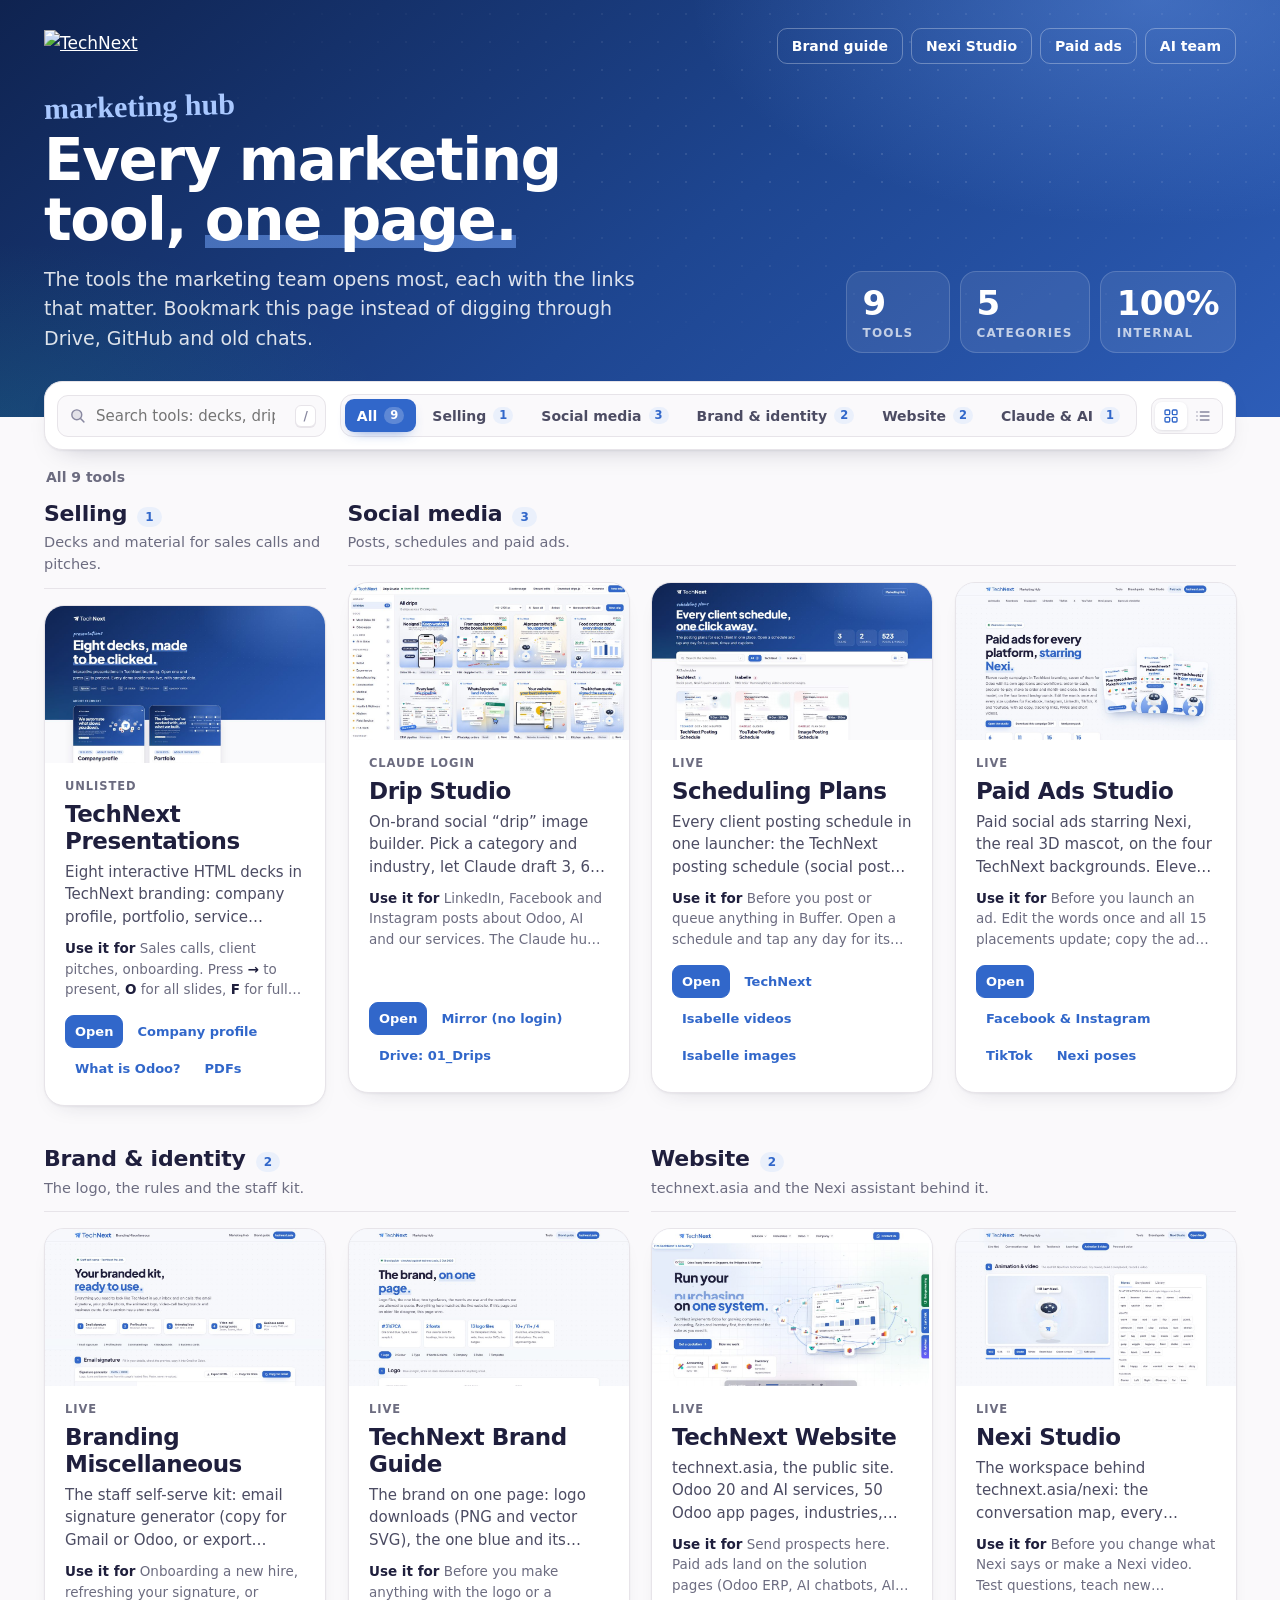
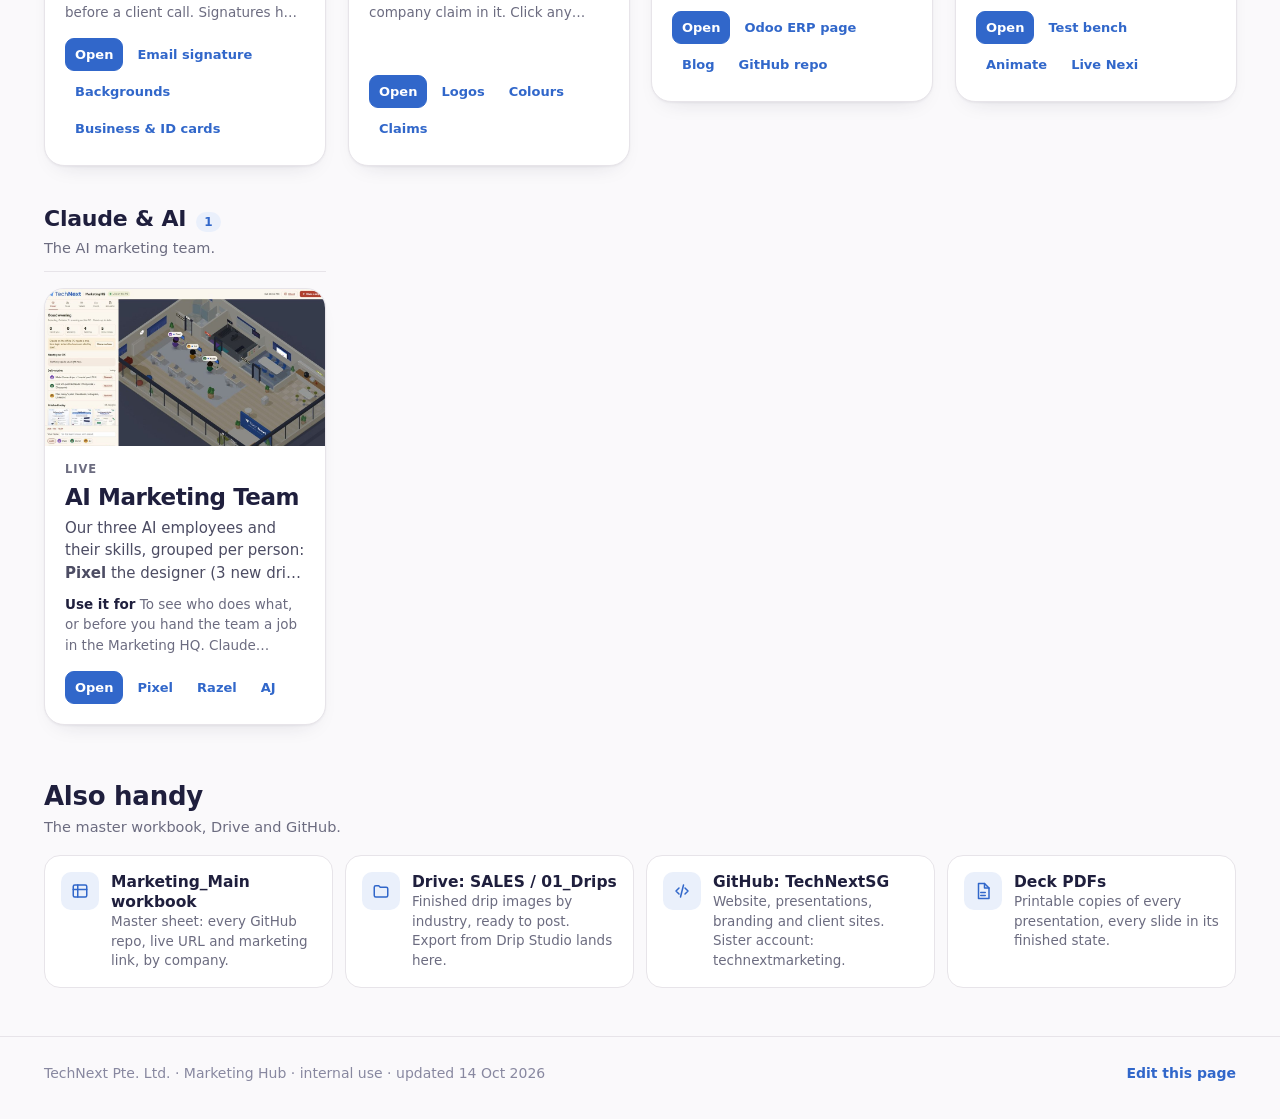
==== index.html @ 8f0f1eeb "Hub front page: presentations-launcher design (hero stats, sticky search + category tabs, grouped 16" ====
<!doctype html>
<html lang="en">
<head>
<meta charset="utf-8">
<meta name="viewport" content="width=device-width,initial-scale=1,viewport-fit=cover">
<meta name="robots" content="noindex,nofollow">
<meta name="theme-color" content="#1E4691">
<meta name="color-scheme" content="light">
<title>TechNext Marketing Hub</title>
<meta name="description" content="Every TechNext marketing tool in one place: presentations, Drip Studio, scheduling plans, the Paid Ads Studio, the website, Nexi Studio, the brand guide, the staff branding kit and the AI marketing team.">
<link rel="icon" type="image/png" href="assets/logo/technext-brandmark-blue.png">
<link rel="stylesheet" href="https://technextsg.github.io/technext-presentations/assets/fonts.css?v=39">
<link rel="stylesheet" href="assets/launcher.css?v=1">
<style>
/* hub additions on top of the presentations launcher styles */
.ix-top nav{display:flex;gap:8px;flex-wrap:wrap;justify-content:flex-end}
.ix-thumb{background:#EAF0FB}
.ix-thumb img{object-position:top}
.ix-card:hover .ix-thumb img{transform:scale(1.03)}
.ix-thumb img{transition:transform .9s var(--ease)}
.ix-badge{display:inline-flex;align-items:center;gap:6px}
.ix-badge::before{content:"";width:7px;height:7px;border-radius:50%;background:var(--c,#137A4A)}
.ix-use{margin:10px 0 0;font-size:13.5px;line-height:1.5;color:#6C6C80;display:-webkit-box;-webkit-box-orient:vertical;-webkit-line-clamp:3;line-clamp:3;overflow:hidden}
.ix-use b{color:var(--ink);font-family:var(--f-display)}
.ix-acts{flex-wrap:wrap;row-gap:4px}
.ix-handy{margin-top:56px}
.ix-handy>h2{margin:0 0 4px;font:800 26px/1.2 var(--f-display);color:var(--ink);letter-spacing:-.01em}
.ix-handy>p{margin:0 0 16px;color:#6C6C80;font-size:14.5px}
.rows{display:grid;grid-template-columns:repeat(auto-fill,minmax(min(100%,260px),1fr));gap:12px}
.row{display:flex;gap:12px;align-items:flex-start;text-decoration:none;color:inherit;background:#fff;border:1px solid var(--line);border-radius:16px;padding:16px;transition:border-color .25s var(--ease)}
.row:hover{border-color:var(--blue-300)}
.row .ico{width:38px;height:38px;border-radius:10px;background:var(--blue-050);color:var(--blue);display:grid;place-items:center;flex:none}
.row .ico svg{width:18px;height:18px}
.row b{display:block;font:800 15.5px/1.3 var(--f-display);color:var(--ink)}
.row span{display:block;font-size:13.5px;color:#6C6C80;line-height:1.45}
.rv{opacity:1}
@media (max-width:680px){.ix-top nav a:not(:last-child){display:none}}
</style>
</head>
<body>
<header class="ix-hero">
  <div class="ix-wrap">
    <div class="ix-top">
      <a class="ix-logo" href="https://technext.asia/" target="_blank" rel="noopener"><img src="https://technextsg.github.io/technext-presentations/assets/img/logo-horizontal-white.png" alt="TechNext" width="200" height="40"></a>
      <nav aria-label="Hub pages">
        <a class="ix-guide-link" href="branding.html">Brand guide</a>
        <a class="ix-guide-link" href="nexi-studio.html">Nexi Studio</a>
        <a class="ix-guide-link" href="paid-ads.html">Paid ads</a>
        <a class="ix-guide-link" href="ai-team.html">AI team</a>
      </nav>
    </div>
    <div class="ix-hero-row">
      <div>
        <span class="ix-kicker">marketing hub</span>
        <h1>Every marketing tool, <span>one page.</span></h1>
        <p class="ix-lead">The tools the marketing team opens most, each with the links that matter. Bookmark this page instead of digging through Drive, GitHub and old chats.</p>
      </div>
      <dl class="ix-stats">
        <div><dt>tools</dt><dd data-n-tools>9</dd></div>
        <div><dt>categories</dt><dd>5</dd></div>
        <div><dt>internal</dt><dd>100%</dd></div>
      </dl>
    </div>
  </div>
</header>

<main class="ix-wrap">
  <div class="ix-bar" role="search" aria-label="Find a tool">
    <div class="ix-bar-1">
      <label class="ix-q"><svg class="ic" viewBox="0 0 24 24" fill="none" stroke="currentColor" stroke-width="2" stroke-linecap="round" stroke-linejoin="round" aria-hidden="true"><circle cx="11" cy="11" r="7" fill="currentColor" fill-opacity=".2" stroke="none"/><circle cx="11" cy="11" r="7"/><path d="m21 21-4.35-4.35"/></svg><input id="q" type="search" placeholder="Search tools: decks, drips, ads, logo, schedule&hellip;" aria-label="Search the tools"><kbd>/</kbd></label>
      <div class="ix-tabs" role="group" aria-label="Category" id="tabs"></div>
      <div class="ix-end">
        <div class="ix-view" role="group" aria-label="View"><button type="button" data-view="grid" aria-pressed="true" aria-label="Grid"><svg class="ic" viewBox="0 0 24 24" fill="none" stroke="currentColor" stroke-width="2" stroke-linecap="round" stroke-linejoin="round" aria-hidden="true"><rect x="3" y="3" width="7" height="7" rx="1.5"/><rect x="14" y="3" width="7" height="7" rx="1.5"/><rect x="3" y="14" width="7" height="7" rx="1.5"/><rect x="14" y="14" width="7" height="7" rx="1.5"/></svg></button><button type="button" data-view="list" aria-pressed="false" aria-label="List"><svg class="ic" viewBox="0 0 24 24" fill="none" stroke="currentColor" stroke-width="2" stroke-linecap="round" stroke-linejoin="round" aria-hidden="true"><path d="M8 6h13M8 12h13M8 18h13M3 6h.01M3 12h.01M3 18h.01"/></svg></button></div>
      </div>
    </div>
  </div>
  <p class="ix-count" role="status" aria-live="polite"><span id="count"></span><button type="button" class="ix-clear" id="clear" hidden>Clear filters</button></p>
  <div class="ix-results" id="results"></div>

  <section class="ix-handy" id="more">
    <h2>Also handy</h2>
    <p>The master workbook, Drive and GitHub.</p>
    <div class="rows">
      <a class="row rv" data-tags="marketing main workbook spreadsheet live url repos links" href="https://docs.google.com/spreadsheets/d/1vVF2N2sngBPwjv43JXxEaNzBg1NnnqGH/edit" target="_blank" rel="noopener">
        <span class="ico"><svg viewBox="0 0 24 24" fill="none" stroke="currentColor" stroke-width="2" stroke-linecap="round" stroke-linejoin="round"><rect x="3" y="4" width="18" height="16" rx="2"/><path d="M3 10h18M9 4v16"/></svg></span>
        <span><b>Marketing_Main workbook</b><span>Master sheet: every GitHub repo, live URL and marketing link, by company.</span></span>
      </a>
      <a class="row rv" data-tags="drips drive folder sales png exports industry" href="https://drive.google.com/drive/folders/14NUVtiu5_Zp36k2rjZcyg-ptkOPfayK_" target="_blank" rel="noopener">
        <span class="ico"><svg viewBox="0 0 24 24" fill="none" stroke="currentColor" stroke-width="2" stroke-linecap="round" stroke-linejoin="round"><path d="M3 7a2 2 0 0 1 2-2h4l2 2h8a2 2 0 0 1 2 2v9a2 2 0 0 1-2 2H5a2 2 0 0 1-2-2z"/></svg></span>
        <span><b>Drive: SALES / 01_Drips</b><span>Finished drip images by industry, ready to post. Export from Drip Studio lands here.</span></span>
      </a>
      <a class="row rv" data-tags="github technextsg org repos code" href="https://github.com/TechNextSG" target="_blank" rel="noopener">
        <span class="ico"><svg viewBox="0 0 24 24" fill="none" stroke="currentColor" stroke-width="2" stroke-linecap="round" stroke-linejoin="round"><path d="m8 8-4 4 4 4M16 8l4 4-4 4M14 4l-4 16"/></svg></span>
        <span><b>GitHub: TechNextSG</b><span>Website, presentations, branding and client sites. Sister account: technextmarketing.</span></span>
      </a>
      <a class="row rv" data-tags="presentations pdf download decks" href="https://technextsg.github.io/technext-presentations/pdf/" target="_blank" rel="noopener">
        <span class="ico"><svg viewBox="0 0 24 24" fill="none" stroke="currentColor" stroke-width="2" stroke-linecap="round" stroke-linejoin="round"><path d="M6 2h8l6 6v14H6z"/><path d="M14 2v6h6M9 14h6M9 18h6"/></svg></span>
        <span><b>Deck PDFs</b><span>Printable copies of every presentation, every slide in its finished state.</span></span>
      </a>
    </div>
  </section>
</main>

<footer class="ix-foot">
  <div class="ix-wrap">
    <span>TechNext Pte. Ltd. &middot; Marketing Hub &middot; internal use &middot; updated 14 Oct 2026</span>
    <a href="https://github.com/TechNextSG/technext-marketing-hub" target="_blank" rel="noopener">Edit this page</a>
  </div>
</footer>

<script>
/* One edit point: add a tool here and its card appears in its category group. The first link is the primary button.
   badges: k = live | unlisted | login. cat = sell | social | brand | web | ai. */
window.APPS=[
  {
    name:'TechNext Presentations',
    cat:'sell',
    img:'assets/img/presentations.jpg',
    badges:[{k:'unlisted',t:'Unlisted'}],
    desc:'Eight interactive HTML decks in TechNext branding: company profile, portfolio, service showcase, marketing showcase, What is Odoo (with Odoo 20), ERP and marketing tier lists, and the Hitachi Elevator PH proposal.',
    use:'Sales calls, client pitches, onboarding. Press <b>&rarr;</b> to present, <b>O</b> for all slides, <b>F</b> for full screen. Every deck has a PDF and a Share link.',
    tags:['decks','slides','powerpoint','pitch','proposal','odoo 20','tier list','portfolio','hitachi'],
    links:[
      {label:'Open launcher',href:'https://technextsg.github.io/technext-presentations/'},
      {label:'Company profile',href:'https://technextsg.github.io/technext-presentations/company-profile.html'},
      {label:'What is Odoo?',href:'https://technextsg.github.io/technext-presentations/what-is-odoo.html'},
      {label:'PDFs',href:'https://technextsg.github.io/technext-presentations/pdf/',icon:'down'}
    ]
  },
  {
    name:'Drip Studio',
    cat:'social',
    img:'assets/img/drip-studio.jpg',
    badges:[{k:'login',t:'Claude login'}],
    desc:'On-brand social &ldquo;drip&rdquo; image builder. Pick a category and industry, let Claude draft 3, 6 or 9 posts (headline, subline, caption, hashtags), keep the good ones, export PNGs at 1080 to 3240 px.',
    use:'LinkedIn, Facebook and Instagram posts about Odoo, AI and our services. The Claude hub saves drafts for the whole team; the GitHub mirror works without login but saves only in your browser.',
    tags:['social media','posts','images','linkedin','facebook','instagram','odoo','ai','canva','drips'],
    links:[
      {label:'Open Drip Studio',href:'https://claude.ai/artifact/F2LKF69gAzjvQx6nkWFeKM',title:'Claude hub: shared drafts, needs a claude.ai login'},
      {label:'Mirror (no login)',href:'https://technextmarketing.github.io/technext-drip-studio/'},
      {label:'Drive: 01_Drips',href:'https://drive.google.com/drive/folders/14NUVtiu5_Zp36k2rjZcyg-ptkOPfayK_'}
    ]
  },
  {
    name:'Scheduling Plans',
    cat:'social',
    img:'assets/img/scheduling.jpg',
    badges:[{k:'live',t:'Live'}],
    desc:'Every client posting schedule in one launcher: the TechNext posting schedule (social posts, Nexi Explains, TikTok, holiday posts and paid ads) and Isabelle&rsquo;s YouTube and image posting schedules for BHD Asia and HummingBeing.',
    use:'Before you post or queue anything in Buffer. Open a schedule and tap any day for its times and copy-ready captions.',
    tags:['schedule','scheduling','calendar','posting plan','buffer','social media','captions','nexi explains','youtube','tiktok','isabelle','bhd asia','hummingbeing','shorts','reposts'],
    links:[
      {label:'Open schedules',href:'https://technextmarketing.github.io/technext-plans/all-schedules.html'},
      {label:'TechNext',href:'https://technextmarketing.github.io/technext-plans/schedule.html'},
      {label:'Isabelle videos',href:'https://technextmarketing.github.io/isabelle-youtube-schedule/'},
      {label:'Isabelle images',href:'https://technextmarketing.github.io/isabelle-youtube-schedule/images.html'}
    ]
  },
  {
    name:'Paid Ads Studio',
    cat:'social',
    img:'assets/img/paid-ads.jpg',
    badges:[{k:'live',t:'Live'}],
    desc:'Paid social ads starring Nexi, the real 3D mascot, on the four TechNext backgrounds. Eleven ready campaigns: seven for Odoo with the official app icons and animated workflows (order-to-cash, procure-to-pay, make to order, month-end close, Odoo 20 apps), plus AI chatbots, AI automation, websites and Why TechNext. Every size for Facebook, Instagram, LinkedIn, TikTok, X and YouTube.',
    use:'Before you launch an ad. Edit the words once and all 15 placements update; copy the ad text with live character counts and the tracking link; download PNGs, an 8-second MP4 or the whole campaign as a ZIP. Also: the Nexi pose pack and a spec sheet.',
    tags:['paid ads','ads','advertising','facebook ads','instagram ads','meta','linkedin ads','tiktok','x','twitter','youtube','reels','stories','creatives','utm','nexi','mascot','video','campaign','odoo apps','workflow','order to cash','procure to pay','manufacturing','accounting'],
    links:[
      {label:'Open Paid Ads Studio',href:'paid-ads.html'},
      {label:'Facebook & Instagram',href:'paid-ads.html#facebook'},
      {label:'TikTok',href:'paid-ads.html#tiktok'},
      {label:'Nexi poses',href:'paid-ads.html#poses'}
    ]
  },
  {
    name:'TechNext Website',
    cat:'web',
    img:'assets/img/website.jpg',
    badges:[{k:'live',t:'Live'}],
    desc:'technext.asia, the public site. Odoo 20 and AI services, 50 Odoo app pages, industries, the Nexi hero and live demos. Every booking runs through the Odoo calendar modal.',
    use:'Send prospects here. Paid ads land on the solution pages (Odoo ERP, AI chatbots, AI automation, websites); the old /lp/ ads page now redirects to the home page. Changes deploy from GitHub to Vercel in about a minute.',
    tags:['website','technext.asia','landing page','ads','seo','blog','careers','odoo apps','vercel'],
    links:[
      {label:'Open technext.asia',href:'https://technext.asia/'},
      {label:'Odoo ERP page',href:'https://technext.asia/solutions/odoo-erp'},
      {label:'Blog',href:'https://technext.asia/blog'},
      {label:'GitHub repo',href:'https://github.com/TechNextSG/TechNext-Website'}
    ]
  },
  {
    name:'Nexi Studio',
    cat:'web',
    img:'assets/img/nexi-studio.jpg',
    badges:[{k:'live',t:'Live'}],
    desc:'The workspace behind technext.asia/nexi: the conversation map, every answer Nexi knows, a test bench that answers exactly like the live robot, a learnings queue, and the real 3D Nexi to storyboard and record animations and videos.',
    use:'Before you change what Nexi says or make a Nexi video. Test questions, teach new keywords and topics, copy the hand-off brief for the web team. Records WebM in Chrome or Edge; learnings save in your browser.',
    tags:['nexi','chatbot','ai','robot','assistant','faq','answers','learnings','animation','video','storyboard','reels','3d','mascot'],
    links:[
      {label:'Open Nexi Studio',href:'nexi-studio.html'},
      {label:'Test bench',href:'nexi-studio.html#bench'},
      {label:'Animate',href:'nexi-studio.html#anim'},
      {label:'Live Nexi',href:'https://technext.asia/nexi#full'}
    ]
  },
  {
    name:'Branding Miscellaneous',
    cat:'brand',
    img:'assets/img/branding-misc.jpg',
    badges:[{k:'live',t:'Live'}],
    desc:'The staff self-serve kit: email signature generator (copy for Gmail or Odoo, or export HTML), branded profile photo hand-off, the animated logo GIF, four video-call backgrounds and the business &amp; ID card generator (print-ready PNG and PDF). Each section has a short tutorial.',
    use:'Onboarding a new hire, refreshing your signature, or before a client call. Signatures hot-link the logo and banner from this site, so never move its <b>sig/</b> folder.',
    tags:['email signature','gmail','odoo','profile photo','headshot','animated logo','gif','video call background','zoom','teams','meet','business cards','name card','vcard','qr','id card','staff id','badge','lanyard','cr80','barcode','print','staff kit','onboarding'],
    links:[
      {label:'Open the kit',href:'https://technextsg.github.io/technext-branding-miscellaneous/'},
      {label:'Email signature',href:'https://technextsg.github.io/technext-branding-miscellaneous/#signature'},
      {label:'Backgrounds',href:'https://technextsg.github.io/technext-branding-miscellaneous/#backgrounds'},
      {label:'Business & ID cards',href:'https://technextsg.github.io/technext-branding-miscellaneous/#cards'}
    ]
  },
  {
    name:'TechNext Brand Guide',
    cat:'brand',
    img:'assets/img/branding.jpg',
    badges:[{k:'live',t:'Live'}],
    desc:'The brand on one page: logo downloads (PNG and vector SVG), the one blue and its tints, the two typefaces, the tagline and boilerplate, approved figures and claims, legal entity details and document templates.',
    use:'Before you make anything with the logo or a company claim in it. Click any colour to copy its hex, any boilerplate to copy the text.',
    tags:['branding','logo','colours','fonts','typography','tagline','boilerplate','claims','uen','templates','letterhead','guide'],
    links:[
      {label:'Open brand guide',href:'branding.html'},
      {label:'Logos',href:'branding.html#logo'},
      {label:'Colours',href:'branding.html#colour'},
      {label:'Claims',href:'branding.html#words'}
    ]
  },
  {
    name:'AI Marketing Team',
    cat:'ai',
    img:'assets/img/ai-team.jpg',
    badges:[{k:'live',t:'Live'}],
    desc:'Our three AI employees and their skills, grouped per person: <b>Pixel</b> the designer (3 new drips and a 3:4 social post every day), <b>Razel</b> the lead researcher (20 qualified Philippines and Singapore leads a day, straight to the sheet) and <b>AJ</b> the social media planner (one post a day for Facebook, Instagram and LinkedIn). Each has agentic AI skill levels, a daily routine and what they learn next.',
    use:'To see who does what, or before you hand the team a job in the Marketing HQ. Claude updates their skills after every lesson and every Monday, and rebuilds this page.',
    tags:['ai team','agents','ai employees','pixel','razel','aj','drips','leads','lead generation','social media','scheduling','captions','agentic ai','skills','marketing hq','automation'],
    links:[
      {label:'Open AI team',href:'ai-team.html'},
      {label:'Pixel',href:'ai-team.html#pixel'},
      {label:'Razel',href:'ai-team.html#razel'},
      {label:'AJ',href:'ai-team.html#aj'}
    ]
  }
];
</script>
<script>
(function(){
  var GROUPS=[["sell","Selling","Decks and material for sales calls and pitches."],["social","Social media","Posts, schedules and paid ads."],["brand","Brand & identity","The logo, the rules and the staff kit."],["web","Website","technext.asia and the Nexi assistant behind it."],["ai","Claude & AI","The AI marketing team."]];
  var BC={live:"#137A4A",unlisted:"#B45309",login:"#3167CA"};
  function esc(s){return String(s==null?"":s).replace(/[&<>"]/g,function(c){return{"&":"&amp;","<":"&lt;",">":"&gt;",'"':"&quot;"}[c]})}
  function ext(h){return /^https?:/.test(h)?' target="_blank" rel="noopener"':''}
  function strip(h){return String(h).replace(/<[^>]+>/g,"")}
  var A=window.APPS,res=document.getElementById("results"),q=document.getElementById("q"),cat="";
  document.querySelector("[data-n-tools]").textContent=A.length;
  res.innerHTML=GROUPS.map(function(g){
    var L=A.filter(function(a){return a.cat===g[0]});if(!L.length)return"";
    return '<section class="ix-group" data-g="'+g[0]+'" style="--n:'+L.length+'"><header class="ix-gh"><h2>'+esc(g[1])+'</h2><span class="ix-gn">'+L.length+'</span><p>'+esc(g[2])+'</p></header><div class="ix-grid">'+
      L.map(function(a){var f=a.links[0];
        return '<article class="ix-card" data-cat="'+a.cat+'" data-words="'+esc((a.name+" "+strip(a.desc)+" "+(a.tags||[]).join(" ")).toLowerCase())+'">'+
          '<a class="ix-thumb" href="'+esc(f.href)+'"'+ext(f.href)+' tabindex="-1" aria-label="Open '+esc(a.name)+'"><img src="'+esc(a.img)+'" alt="'+esc(a.name)+' screenshot" width="960" height="600" loading="lazy"></a>'+
          '<div class="ix-body"><p class="ix-meta">'+(a.badges||[]).map(function(b){return '<span class="ix-sl ix-badge" style="--c:'+(BC[b.k]||"#8888A0")+'">'+esc(b.t)+'</span>'}).join("")+'</p>'+
          '<h3><a href="'+esc(f.href)+'"'+ext(f.href)+'>'+esc(a.name)+'</a></h3><p class="ix-desc">'+a.desc+'</p>'+
          (a.use?'<p class="ix-use"><b>Use it for</b> '+a.use+'</p>':'')+
          '<div class="ix-acts">'+a.links.map(function(l,i){return '<a class="ix-btn'+(i?" ix-btn--t":" ix-btn--p")+'" href="'+esc(l.href)+'"'+ext(l.href)+(l.title?' title="'+esc(l.title)+'"':'')+'>'+esc(i?l.label:"Open")+'</a>'}).join("")+'</div></div></article>'}).join("")+
      '</div></section>'}).join("")+'<div class="ix-empty" id="empty" hidden><b>No tool matches.</b><p>Try &ldquo;deck&rdquo;, &ldquo;logo&rdquo; or &ldquo;schedule&rdquo;.</p></div>';
  var tabs=document.getElementById("tabs");
  tabs.innerHTML='<button type="button" class="ix-tab" data-g="" aria-pressed="true">All<span>'+A.length+'</span></button>'+GROUPS.map(function(g){var n=A.filter(function(a){return a.cat===g[0]}).length;return n?'<button type="button" class="ix-tab" data-g="'+g[0]+'" aria-pressed="false">'+esc(g[1])+'<span>'+n+'</span></button>':""}).join("");
  function apply(){
    var s=q.value.trim().toLowerCase(),n=0;
    [].forEach.call(res.querySelectorAll(".ix-group"),function(sec){var k=0;
      [].forEach.call(sec.querySelectorAll(".ix-card"),function(c){var ok=(!cat||c.getAttribute("data-cat")===cat)&&(!s||c.getAttribute("data-words").indexOf(s)>-1);c.hidden=!ok;if(ok)k++});
      sec.hidden=!k;sec.style.setProperty("--n",Math.max(k,1));n+=k});
    document.getElementById("count").textContent=(!cat&&!s)?"All "+A.length+" tools":n+" of "+A.length+" tools";
    document.getElementById("clear").hidden=!cat&&!s;document.getElementById("empty").hidden=!!n;
    [].forEach.call(document.querySelectorAll(".row[data-tags]"),function(r){r.style.display=(!s||r.getAttribute("data-tags").indexOf(s)>-1)?"":"none"});
  }
  tabs.addEventListener("click",function(e){var b=e.target.closest(".ix-tab");if(!b)return;cat=b.getAttribute("data-g");[].forEach.call(tabs.children,function(x){x.setAttribute("aria-pressed",x===b)});apply()});
  q.addEventListener("input",apply);
  document.getElementById("clear").onclick=function(){q.value="";cat="";[].forEach.call(tabs.children,function(x){x.setAttribute("aria-pressed",x.getAttribute("data-g")==="")});apply()};
  var view=document.querySelector(".ix-view");
  view.addEventListener("click",function(e){var b=e.target.closest("button");if(!b)return;[].forEach.call(view.children,function(x){x.setAttribute("aria-pressed",x===b)});
    res.classList.toggle("is-list",b.getAttribute("data-view")==="list");try{localStorage.setItem("hub-view",b.getAttribute("data-view"))}catch(x){}});
  try{if(localStorage.getItem("hub-view")==="list")view.querySelector('[data-view=list]').click()}catch(x){}
  document.addEventListener("keydown",function(e){if(e.key==="/"&&document.activeElement!==q&&!/input|textarea/i.test(document.activeElement.tagName)){e.preventDefault();q.focus()}
    if(e.key==="Escape"&&document.activeElement===q){q.value="";apply();q.blur()}});
  apply();
})();
</script>
</body>
</html>
---- assets/launcher.css ----
/* Presentations launcher */
:root{
  --blue:#3167CA; --blue-700:#1E4691; --blue-300:#6FA0F5; --blue-100:#DDE7F8; --blue-050:#EAF0FB;
  --ink:#1F1F3D; --body:#4C4C63; --muted:#8888A0; --line:#E7E4E9; --alt:#FAF9FB;
  --f-display:"Plus Jakarta Sans",system-ui,sans-serif; --f-body:Inter,system-ui,sans-serif; --f-hand:Caveat,cursive;
  --ease:cubic-bezier(.2,.8,.2,1);
}
*,*::before,*::after{box-sizing:border-box}
html{-webkit-text-size-adjust:100%}
body{margin:0;background:var(--alt);color:var(--body);font:400 17px/1.55 var(--f-body);-webkit-font-smoothing:antialiased;overflow-x:hidden}
img{display:block;max-width:100%;height:auto}
a{color:inherit}
kbd{display:inline-block;font:600 12.5px/1 var(--f-display);padding:5px 7px;border-radius:6px;border:1px solid rgba(255,255,255,.3);background:rgba(255,255,255,.12);color:#fff;box-shadow:0 2px 0 rgba(255,255,255,.14)}
code{font-size:.92em;background:var(--blue-050);color:var(--blue-700);padding:2px 6px;border-radius:6px}
.ix-wrap{width:100%;max-width:1240px;margin:0 auto;padding:0 24px}
[hidden]{display:none!important}

/* hero: compact, with the totals on the right */
.ix-hero{color:#fff;padding:28px 0 64px;background:
  radial-gradient(ellipse 60% 90% at 90% 0%,rgba(111,160,245,.4),transparent 60%),
  radial-gradient(ellipse 50% 70% at 0% 100%,rgba(33,183,153,.14),transparent 60%),
  linear-gradient(140deg,#0F2350 0%,#1E4691 55%,#2D5DB8 100%);position:relative;overflow:hidden}
.ix-hero::before{content:"";position:absolute;top:0;right:0;bottom:0;left:0;background-image:radial-gradient(rgba(255,255,255,.12) 1.2px,transparent 1.4px);background-size:28px 28px;
  -webkit-mask-image:radial-gradient(ellipse 80% 80% at 70% 30%,#000 10%,transparent 75%);mask-image:radial-gradient(ellipse 80% 80% at 70% 30%,#000 10%,transparent 75%);pointer-events:none}
.ix-hero .ix-wrap{position:relative}
.ix-top{display:flex;align-items:center;justify-content:space-between;gap:16px}
.ix-logo img{height:32px;width:auto}
.ix-guide-link{font:700 14px/1 var(--f-display);color:#fff;text-decoration:none;padding:10px 14px;border-radius:10px;border:1px solid rgba(255,255,255,.3)}
.ix-guide-link:hover,.ix-guide-link:focus-visible{background:rgba(255,255,255,.12)}
.ix-hero-row{display:flex;align-items:flex-end;justify-content:space-between;gap:32px;margin-top:30px}
.ix-kicker{display:inline-block;margin:0 0 6px;font:700 30px/1 var(--f-hand);color:#A9C8FF;transform:rotate(-1.5deg);transform-origin:0 50%}
.ix-hero h1{margin:0;font:800 clamp(34px,5vw,58px)/1.04 var(--f-display);letter-spacing:-.025em;max-width:760px;text-wrap:balance}
.ix-hero h1 span{background:linear-gradient(transparent 72%,rgba(111,160,245,.55) 72%,rgba(111,160,245,.55) 91%,transparent 91%)}
.ix-lead{margin:14px 0 0;max-width:620px;font-size:clamp(16px,1.8vw,19px);color:rgba(255,255,255,.85)}
.ix-stats{display:flex;gap:10px;margin:0;flex:none}
.ix-stats div{display:flex;flex-direction:column-reverse;min-width:104px;padding:14px 16px 12px;border-radius:16px;background:rgba(255,255,255,.08);border:1px solid rgba(255,255,255,.16)}
.ix-stats dd{margin:0;font:800 34px/1 var(--f-display);letter-spacing:-.02em}
.ix-stats dt{margin-top:6px;font:600 12px/1.2 var(--f-display);letter-spacing:.1em;text-transform:uppercase;color:rgba(255,255,255,.7)}

/* the filter bar: overlaps the hero, then sticks to the top while you scroll */
main.ix-wrap{margin-top:-36px;position:relative}
.ix-bar{position:sticky;top:10px;z-index:20;padding:12px;border-radius:18px;background:#fff;border:1px solid var(--line);
  box-shadow:0 1px 2px rgba(31,31,61,.06),0 12px 28px -18px rgba(31,31,61,.35)}
.ix-bar-1,.ix-bar-2{display:flex;align-items:center;gap:10px 14px;flex-wrap:wrap}
.ix-bar-2{margin-top:10px;padding-top:10px;border-top:1px solid var(--line)}
.ix-q{position:relative;display:flex;align-items:center;flex:1 1 220px;min-width:0;max-width:340px}
.ix-q .ic{position:absolute;left:12px;width:17px;height:17px;color:var(--muted);pointer-events:none}
.ix-q input{width:100%;padding:11px 36px 11px 38px;border-radius:11px;border:1px solid var(--line);background:var(--alt);font:500 15px/1.2 var(--f-body);color:var(--ink);-webkit-appearance:none;appearance:none}
.ix-q input:focus{outline:2px solid var(--blue-300);outline-offset:0;background:#fff}
.ix-q input::-webkit-search-cancel-button{cursor:pointer}
.ix-q kbd{position:absolute;right:10px;border-color:var(--line);background:#fff;color:var(--muted);box-shadow:0 1px 0 var(--line);padding:4px 7px;font-size:12px}
.ix-q input:focus~kbd,.ix-q input:not(:placeholder-shown)~kbd{display:none}
.ix-tabs{display:flex;gap:4px;flex-wrap:wrap;padding:4px;border-radius:13px;background:var(--alt);border:1px solid var(--line)}
.ix-tab{display:inline-flex;align-items:center;gap:7px;padding:8px 12px;border:0;border-radius:9px;background:none;font:700 14px/1 var(--f-display);color:var(--body);cursor:pointer;white-space:nowrap}
.ix-tab span{font:700 11.5px/1 var(--f-display);padding:3px 6px;border-radius:999px;background:var(--blue-050);color:var(--blue)}
.ix-tab:hover{color:var(--ink);background:#fff}
.ix-tab[aria-pressed=true]{background:var(--blue);color:#fff;box-shadow:0 6px 14px -8px rgba(49,103,202,.8)}
.ix-tab[aria-pressed=true] span{background:rgba(255,255,255,.22);color:#fff}
.ix-chips{display:flex;align-items:center;gap:6px;flex-wrap:wrap}
.ix-lbl{font:700 11.5px/1 var(--f-display);letter-spacing:.12em;text-transform:uppercase;color:#6C6C80;margin-right:2px}
.ix-chip{padding:7px 11px;border-radius:999px;border:1px solid var(--line);background:#fff;font:600 13.5px/1 var(--f-display);color:var(--body);cursor:pointer;white-space:nowrap}
.ix-chip:hover{border-color:var(--blue-300);color:var(--ink)}
.ix-chip[aria-pressed=true]{background:var(--blue-050);border-color:var(--blue);color:var(--blue-700)}
.ix-chip[aria-pressed=true]::before{content:"\2713\00a0"}
.ix-end{display:flex;align-items:center;gap:10px;margin-left:auto}
.ix-sort{display:flex;align-items:center;gap:6px}
.ix-sort select{padding:8px 30px 8px 11px;border-radius:10px;border:1px solid var(--line);font:600 13.5px/1.2 var(--f-display);color:var(--ink);cursor:pointer;-webkit-appearance:none;appearance:none;
  background:#fff url("data:image/svg+xml,%3Csvg xmlns='http://www.w3.org/2000/svg' width='10' height='6'%3E%3Cpath d='M1 1l4 4 4-4' fill='none' stroke='%238888A0' stroke-width='1.6'/%3E%3C/svg%3E") no-repeat right 11px center}
.ix-sort select:focus-visible{outline:2px solid var(--blue-300)}
.ix-view{display:flex;padding:3px;border-radius:10px;border:1px solid var(--line);background:var(--alt)}
.ix-view button{display:grid;place-items:center;width:32px;height:28px;border:0;border-radius:7px;background:none;color:var(--muted);cursor:pointer}
.ix-view .ic{width:16px;height:16px}
.ix-view button[aria-pressed=true]{background:#fff;color:var(--blue);box-shadow:0 1px 3px rgba(31,31,61,.12)}
:is(.ix-tab,.ix-chip,.ix-view button,.ix-clear):focus-visible{outline:2px solid var(--blue-300);outline-offset:2px}
.ix-count{display:flex;align-items:center;gap:12px;margin:18px 2px 0;font:600 14px/1.3 var(--f-display);color:#6C6C80}
.ix-clear,.ix-empty button{padding:0;border:0;background:none;font:700 14px/1.3 var(--f-display);color:var(--blue);cursor:pointer;text-decoration:underline;text-underline-offset:3px}

/* groups and cards */
/* groups flow on a 4-column grid: each takes as many columns as it has decks, so two small groups share a row */
.ix-results{--cols:4;margin-top:14px;display:grid;grid-template-columns:repeat(var(--cols),minmax(0,1fr));gap:40px 22px}
.ix-group{grid-column:span min(var(--n),var(--cols));scroll-margin-top:150px;min-width:0}
.ix-group .ix-grid{grid-template-columns:repeat(min(var(--n),var(--cols)),minmax(0,1fr))}
.ix-flat,.ix-empty,.is-list .ix-group{grid-column:1/-1}
.ix-gh{display:flex;align-items:baseline;flex-wrap:wrap;gap:4px 10px;margin:0 0 16px;padding-bottom:12px;border-bottom:1px solid var(--line)}
.ix-gh h2{margin:0;font:800 22px/1.2 var(--f-display);color:var(--ink);letter-spacing:-.01em}
.ix-gn{font:700 12px/1 var(--f-display);padding:4px 8px;border-radius:999px;background:var(--blue-050);color:var(--blue)}
.ix-gh p{margin:0;flex-basis:100%;font-size:14.5px;color:#6C6C80}
.ix-grid{display:grid;grid-template-columns:repeat(var(--cols),minmax(0,1fr));gap:22px}
.ix-card{background:#fff;border:1px solid var(--line);border-radius:20px;overflow:hidden;contain:layout paint;box-shadow:0 1px 2px rgba(31,31,61,.05),0 10px 24px -16px rgba(31,31,61,.22);display:flex;flex-direction:column;
  transition:border-color .25s var(--ease)}
.ix-card:hover{border-color:var(--blue-300)}
.ix-thumb{position:relative;display:block;aspect-ratio:16/9;overflow:hidden;background:#0F2350}
.ix-thumb img{position:absolute;top:0;right:0;bottom:0;left:0;width:100%;height:100%;object-fit:cover;transition:opacity .5s var(--ease)}
.ix-thumb-2{opacity:0;will-change:opacity}
.ix-card:hover .ix-thumb-2,.ix-card:focus-within .ix-thumb-2{opacity:1}
.ix-len{position:absolute;right:10px;bottom:10px;padding:5px 8px;border-radius:8px;background:rgba(15,35,80,.82);color:#fff;font:700 12px/1 var(--f-display)}
.ix-body{padding:18px 20px 20px;display:flex;flex-direction:column;flex:1}
.ix-meta{display:flex;gap:8px;flex-wrap:wrap;align-items:center;margin:0 0 6px;font:700 11.5px/1 var(--f-display);letter-spacing:.08em;text-transform:uppercase}
.ix-cat{color:var(--blue)}
.ix-sl{color:#6C6C80}
.ix-cat+.ix-sl::before{content:"\00b7";margin-right:8px}
.ix-group .ix-cat{display:none}
.ix-group .ix-sl::before{content:none}
.ix-body h3{margin:2px 0 6px;font:800 23px/1.18 var(--f-display);color:var(--ink);letter-spacing:-.02em}
.ix-body h3 a{text-decoration:none}
.ix-body h3 a:hover{color:var(--blue)}
.ix-body h3 a:focus-visible{outline:2px solid var(--blue-300);outline-offset:2px;border-radius:4px}
.ix-desc{margin:0;font-size:15px;line-height:1.5;display:-webkit-box;-webkit-box-orient:vertical;-webkit-line-clamp:3;line-clamp:3;overflow:hidden}
.ix-tags{display:flex;flex-wrap:wrap;gap:6px;margin:12px 0 0}
.ix-tags:empty{display:none}
.ix-tag{font:600 12px/1 var(--f-display);padding:5px 8px;border-radius:999px;background:var(--alt);border:1px solid var(--line);color:var(--body)}

/* the card's actions: one row that never wraps; on tight cards the link icons go, then "loop", then some padding */
.ix-body{container-type:inline-size}
.ix-acts{display:flex;flex-wrap:nowrap;align-items:center;gap:6px;margin-top:auto;padding-top:16px}
.ix-btn{display:inline-flex;align-items:center;flex:none;padding:9px 12px;border-radius:9px;border:1px solid var(--line);background:#fff;text-decoration:none;font:700 13px/1 var(--f-display);color:var(--ink);white-space:nowrap;transition:border-color .2s,background .2s}
.ix-btn:hover{border-color:var(--blue-300)}
.ix-btn--p{background:var(--blue);border-color:var(--blue);color:#fff}
.ix-btn--p:hover{background:var(--blue-700);border-color:var(--blue-700)}
.ix-btn--t{border-color:transparent;color:var(--blue)}

/* list view: one row per deck */
.ix-results.is-list .ix-grid{grid-template-columns:1fr;gap:12px}
.is-list .ix-card{flex-direction:row;align-items:stretch;border-radius:16px}
.is-list .ix-thumb{flex:none;width:240px;aspect-ratio:auto;min-height:135px}
.is-list .ix-body{padding:16px 20px}
.is-list .ix-body h3{font-size:20px}
.is-list .ix-desc{-webkit-line-clamp:2;line-clamp:2}
.is-list .ix-tags{margin-top:8px}
.is-list .ix-acts{padding-top:12px}

.ix-empty{padding:56px 24px;text-align:center;border-radius:20px;border:1px dashed var(--blue-100);background:#fff}
.ix-empty b{font:800 20px/1.2 var(--f-display);color:var(--ink)}
.ix-empty p{margin:8px 0 0}

/* how to present: shortcuts, then tips and TV set-ups folded */
.ix-guide{margin:56px 0 0;scroll-margin-top:24px;content-visibility:auto;contain-intrinsic-size:auto 640px}
.ix-guide>h2{margin:0;font:800 26px/1.2 var(--f-display);color:var(--ink);letter-spacing:-.01em}
.ix-keys{list-style:none;margin:14px 0 18px;padding:0;display:flex;flex-wrap:wrap;gap:10px 22px}
.ix-keys li{display:flex;align-items:center;gap:6px;font-size:14px}
.ix-guide kbd{border-color:var(--line);background:#fff;color:var(--ink);box-shadow:0 2px 0 var(--line)}
.ix-guide details{border-radius:18px;background:#fff;border:1px solid var(--line)}
.ix-guide details+details{margin-top:12px}
.ix-guide summary{display:flex;align-items:center;justify-content:space-between;gap:12px;padding:18px 22px;font:800 18px/1.2 var(--f-display);color:var(--ink);cursor:pointer;list-style:none}
.ix-guide summary::-webkit-details-marker{display:none}
.ix-guide summary::after{content:"";width:9px;height:9px;flex:none;border-right:2px solid var(--blue);border-bottom:2px solid var(--blue);transform:translateY(-3px) rotate(45deg);transition:transform .3s var(--ease)}
.ix-guide details[open] summary::after{transform:translateY(2px) rotate(-135deg)}
.ix-guide summary:focus-visible{outline:2px solid var(--blue-300);outline-offset:2px;border-radius:18px}
.ix-tips ul{margin:0;padding:0 22px 20px;list-style:none;display:grid;grid-template-columns:repeat(2,minmax(0,1fr));gap:12px 30px}
.ix-tips li{font-size:15.5px}
.ix-tips b{color:var(--ink);font-family:var(--f-display)}
.ix-how>:not(summary){margin-left:22px;margin-right:22px}
.ix-how-lead{margin-top:0;margin-bottom:14px;font-size:15.5px}
.ix-how-grid{display:grid;grid-template-columns:repeat(4,minmax(0,1fr));gap:12px}
.ix-how article{padding:16px 16px 14px;border-radius:14px;background:var(--alt);border:1px solid var(--line)}
.ix-how article b{display:block;font:800 16px/1.25 var(--f-display);color:var(--ink)}
.ix-how article p{margin:6px 0 0;font-size:14.5px;line-height:1.5}
.ix-how-act{display:flex;flex-wrap:wrap;align-items:center;gap:12px;margin-top:16px;margin-bottom:20px}
.ix-how-act .ix-btn{padding:11px 16px}
.ix-how-act .ix-btn[disabled]{opacity:.6;cursor:progress}
.ix-how-st{font-size:14px;color:#137A4A}
.ix-foot{margin-top:48px;padding:26px 0 34px;border-top:1px solid var(--line);font-size:14px;color:var(--muted)}
.ix-foot .ix-wrap{display:flex;justify-content:space-between;gap:12px;flex-wrap:wrap}
.ix-foot a{color:var(--blue);font-weight:600;text-decoration:none}

@media (max-width:1100px){.ix-results{--cols:2}.ix-how-grid{grid-template-columns:repeat(2,minmax(0,1fr))}}
@media (max-width:860px){
  .ix-hero-row{flex-direction:column;align-items:flex-start;gap:22px}
  .ix-end{margin-left:0}
  .ix-q{max-width:none;flex-basis:100%}
  .ix-bar{position:static}
}
@media (max-width:680px){
  .ix-wrap{padding:0 16px}
  .ix-hero{padding:22px 0 56px}
  .ix-stats{width:100%}
  .ix-stats div{min-width:0;flex:1;padding:12px}
  .ix-stats dd{font-size:28px}
  .ix-results{--cols:1}
  .ix-tabs{flex-wrap:nowrap;overflow-x:auto;max-width:100%;scrollbar-width:none}
  .ix-tabs::-webkit-scrollbar{display:none}
  .ix-bar-2{flex-direction:column;align-items:flex-start}
  .ix-chips{flex-wrap:nowrap;overflow-x:auto;max-width:100%;scrollbar-width:none}
  .is-list .ix-card{flex-direction:column}
  .is-list .ix-thumb{width:100%;aspect-ratio:16/9;min-height:0}
  .ix-tips ul,.ix-how-grid{grid-template-columns:1fr}
}
@media (prefers-reduced-motion:reduce){*{transition:none!important}}

/* Share: a link to one presentation on its own */
button.ix-btn{cursor:pointer}
.ix-more{display:inline-flex;flex:none}
.ix-more .ix-btn{padding:9px 7px}
.ix-btn--t .ic{width:14px;height:14px;margin-right:5px;flex:none}
@container (max-width:315px){.ix-acts .ix-btn--t .ic{display:none}}
@container (max-width:281px){.ix-kl{display:none}}
@container (max-width:254px){.ix-acts{gap:4px}.ix-acts .ix-btn{padding:9px 9px}.ix-acts .ix-more .ix-btn{padding:9px 5px}}
.ix-share[aria-expanded=true]{border-color:var(--blue-100);background:var(--blue-050)}
.ix-pop{position:absolute;z-index:40;width:min(410px,calc(100vw - 24px));padding:16px 18px 14px;border-radius:16px;background:#fff;border:1px solid var(--line);
  box-shadow:0 2px 6px rgba(31,31,61,.06),0 30px 60px -24px rgba(31,31,61,.45);animation:ixPop .2s var(--ease)}
@keyframes ixPop{from{opacity:0;transform:translateY(4px)}}
.ix-pop-h{display:flex;align-items:center;justify-content:space-between;gap:12px}
.ix-pop-h b{font:800 17px/1.2 var(--f-display);color:var(--ink)}
.ix-pop-x{width:30px;height:30px;flex:none;border:0;border-radius:8px;background:none;color:var(--muted);font-size:22px;line-height:1;cursor:pointer}
.ix-pop-x:hover,.ix-pop-x:focus-visible{background:var(--alt);color:var(--ink);outline:none}
.ix-pop-t{margin:6px 0 12px;font-size:14px;line-height:1.45}
.ix-pop-f{display:flex;gap:8px}
.ix-pop-f input{flex:1;min-width:0;padding:10px 12px;border-radius:10px;border:1px solid var(--line);background:var(--alt);font:500 13.5px/1.2 var(--f-body);color:var(--ink)}
.ix-pop-f input:focus{outline:2px solid var(--blue-300);outline-offset:0;background:#fff}
.ix-pop-f .ix-btn{white-space:nowrap}
.ix-pop-a{display:flex;flex-wrap:wrap;align-items:center;gap:16px;margin:12px 0 0;font:700 14px/1 var(--f-display)}
.ix-pop-a a{color:var(--blue);text-decoration:none}
.ix-pop-a a:hover,.ix-pop-a a:focus-visible{text-decoration:underline}
.ix-pop-s{margin-left:auto;font:600 13px/1 var(--f-body);color:#137A4A}
@media (prefers-reduced-motion:reduce){.ix-pop{animation:none}}
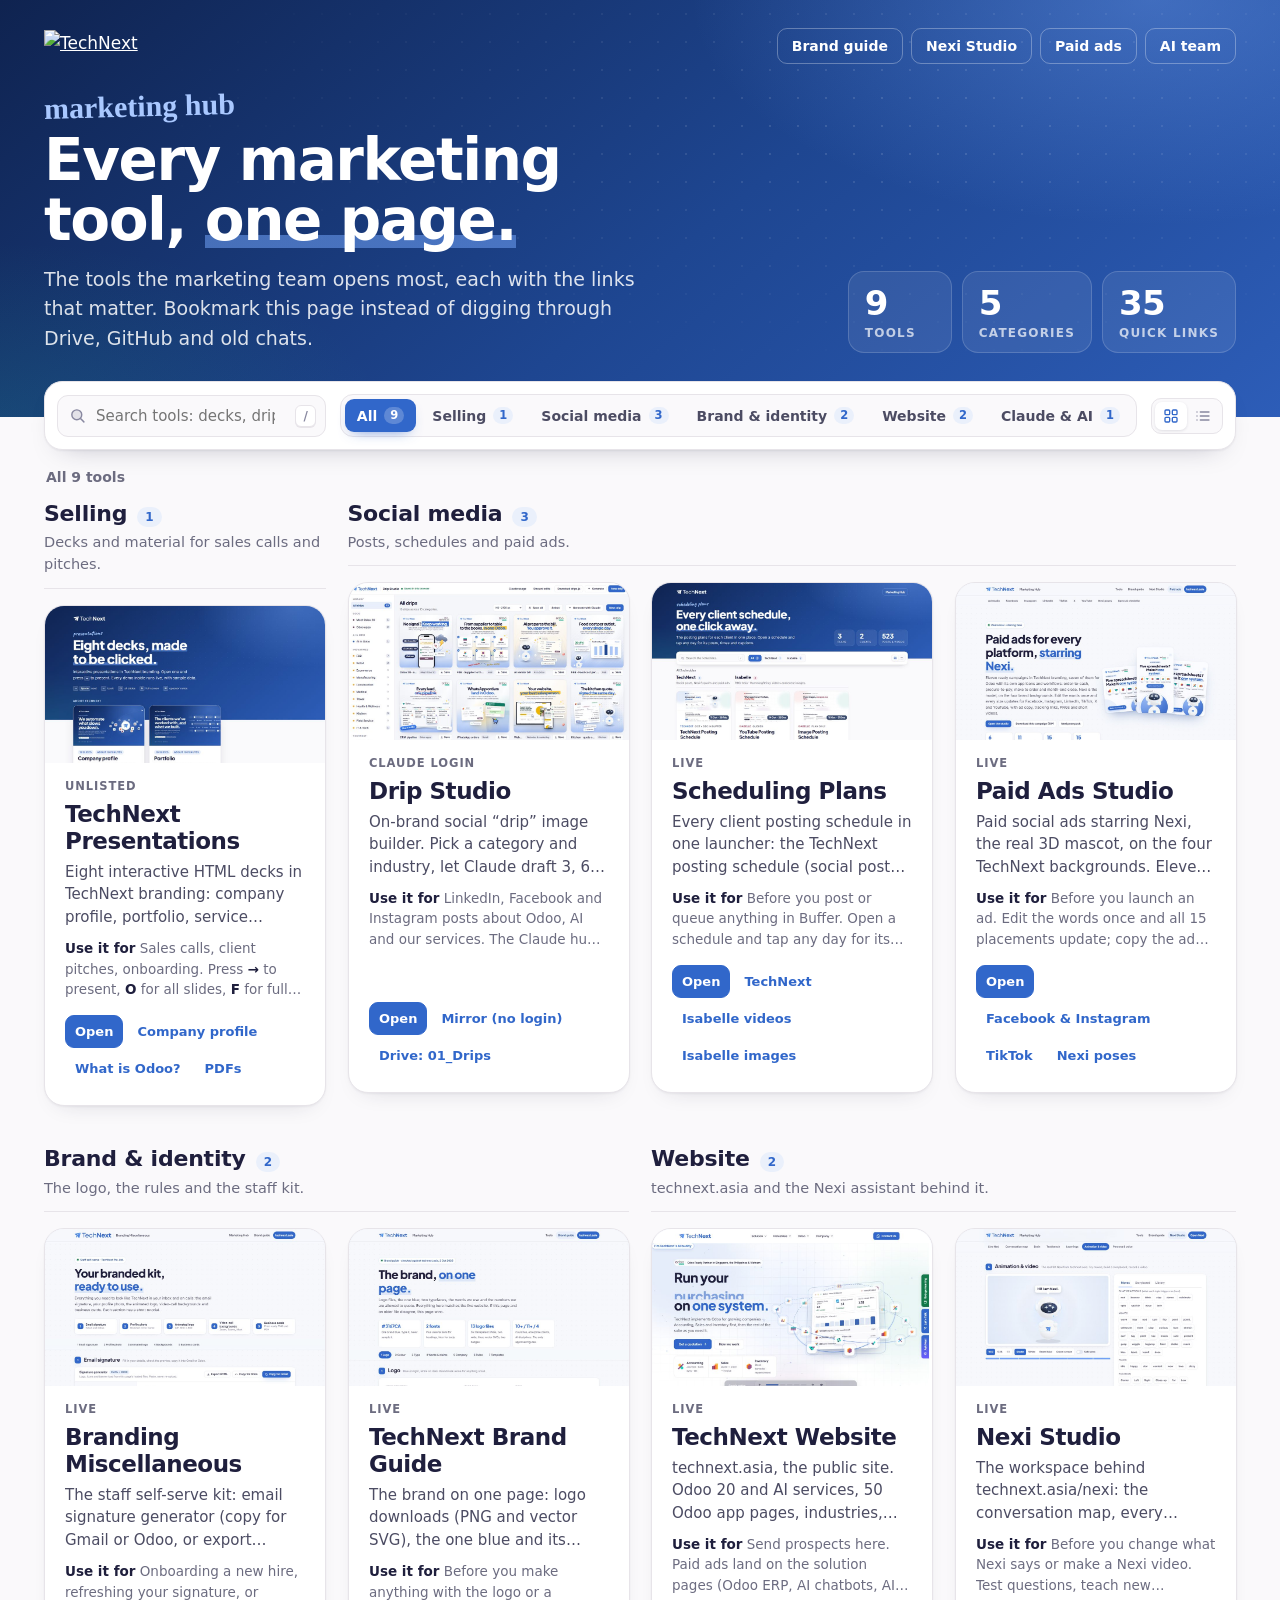
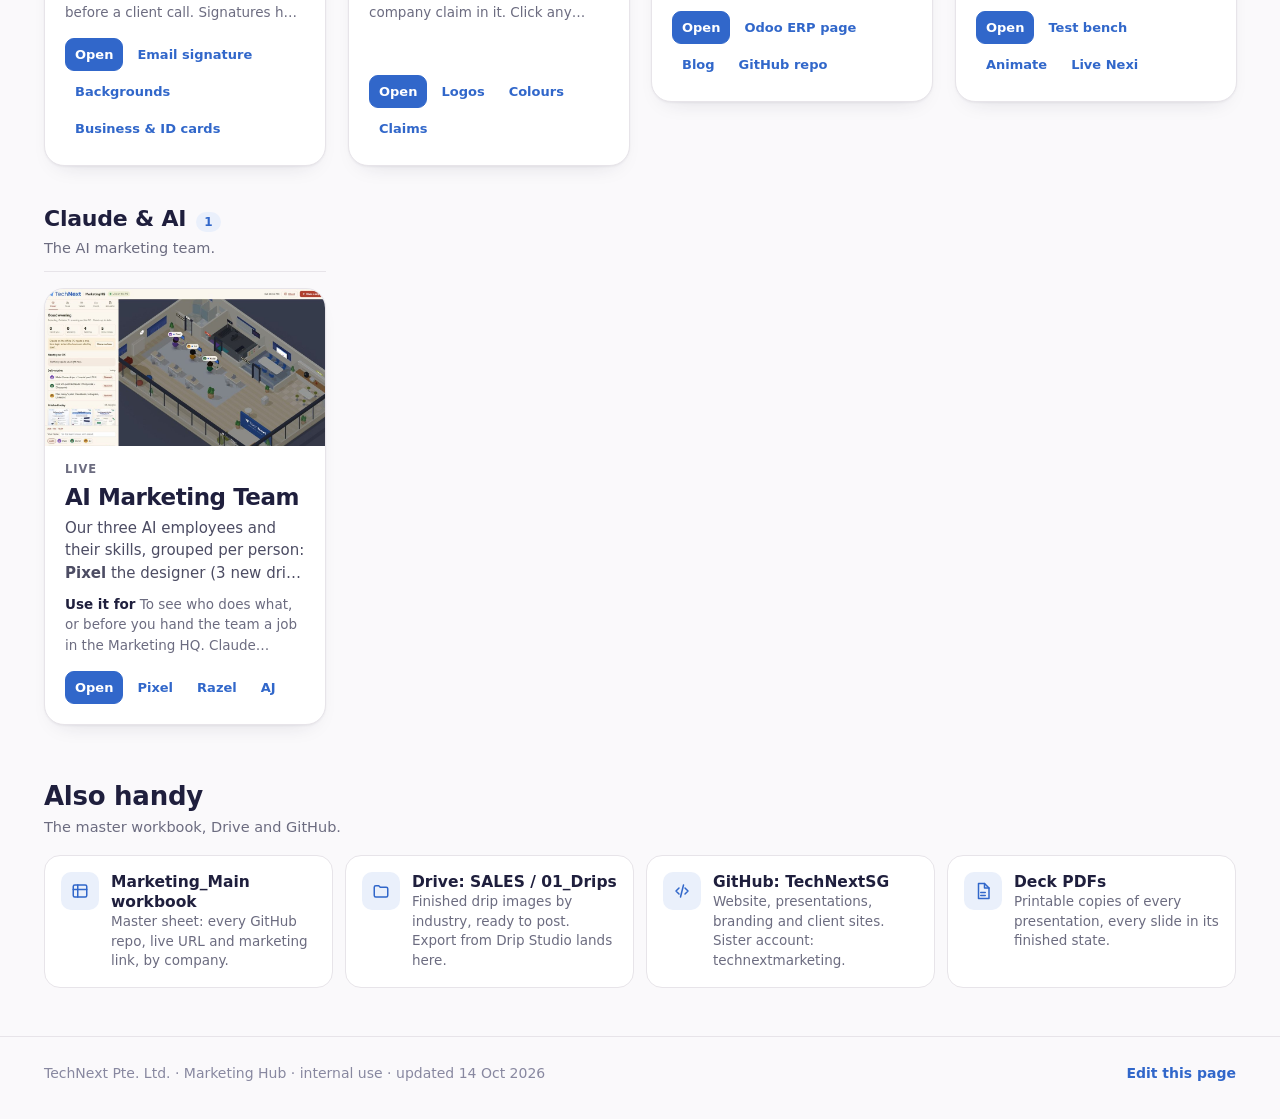
==== commit fffd0ad0: "Hub: quick-links stat Co-Authored-By: Claude Opus 5.5 <noreply@anthropic.com>" ====
--- a/index.html
+++ b/index.html
@@ -58,7 +58,7 @@
       <dl class="ix-stats">
         <div><dt>tools</dt><dd data-n-tools>9</dd></div>
         <div><dt>categories</dt><dd>5</dd></div>
-        <div><dt>internal</dt><dd>100%</dd></div>
+        <div><dt>quick links</dt><dd data-n-links>0</dd></div>
       </dl>
     </div>
   </div>
@@ -256,7 +256,7 @@
   function ext(h){return /^https?:/.test(h)?' target="_blank" rel="noopener"':''}
   function strip(h){return String(h).replace(/<[^>]+>/g,"")}
   var A=window.APPS,res=document.getElementById("results"),q=document.getElementById("q"),cat="";
-  document.querySelector("[data-n-tools]").textContent=A.length;
+  document.querySelector("[data-n-tools]").textContent=A.length;document.querySelector("[data-n-links]").textContent=A.reduce(function(n,a){return n+a.links.length},0);
   res.innerHTML=GROUPS.map(function(g){
     var L=A.filter(function(a){return a.cat===g[0]});if(!L.length)return"";
     return '<section class="ix-group" data-g="'+g[0]+'" style="--n:'+L.length+'"><header class="ix-gh"><h2>'+esc(g[1])+'</h2><span class="ix-gn">'+L.length+'</span><p>'+esc(g[2])+'</p></header><div class="ix-grid">'+
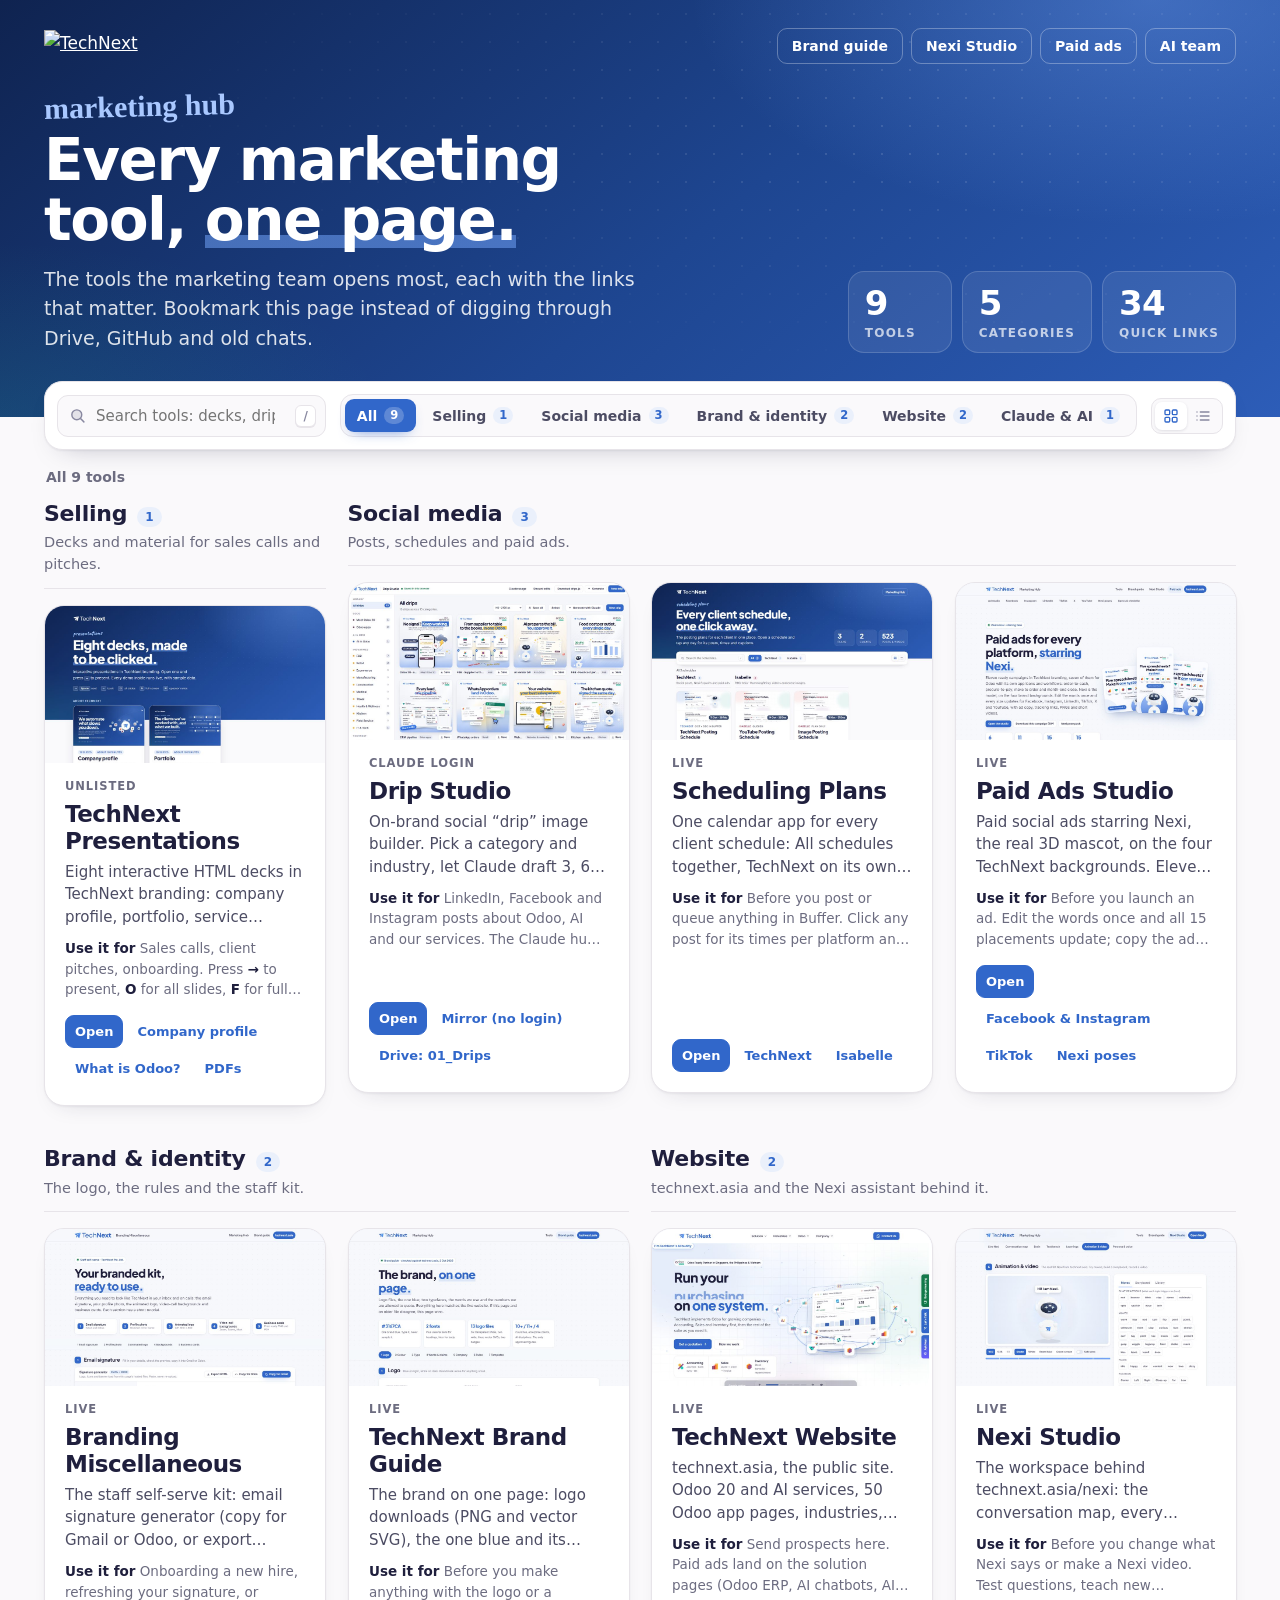
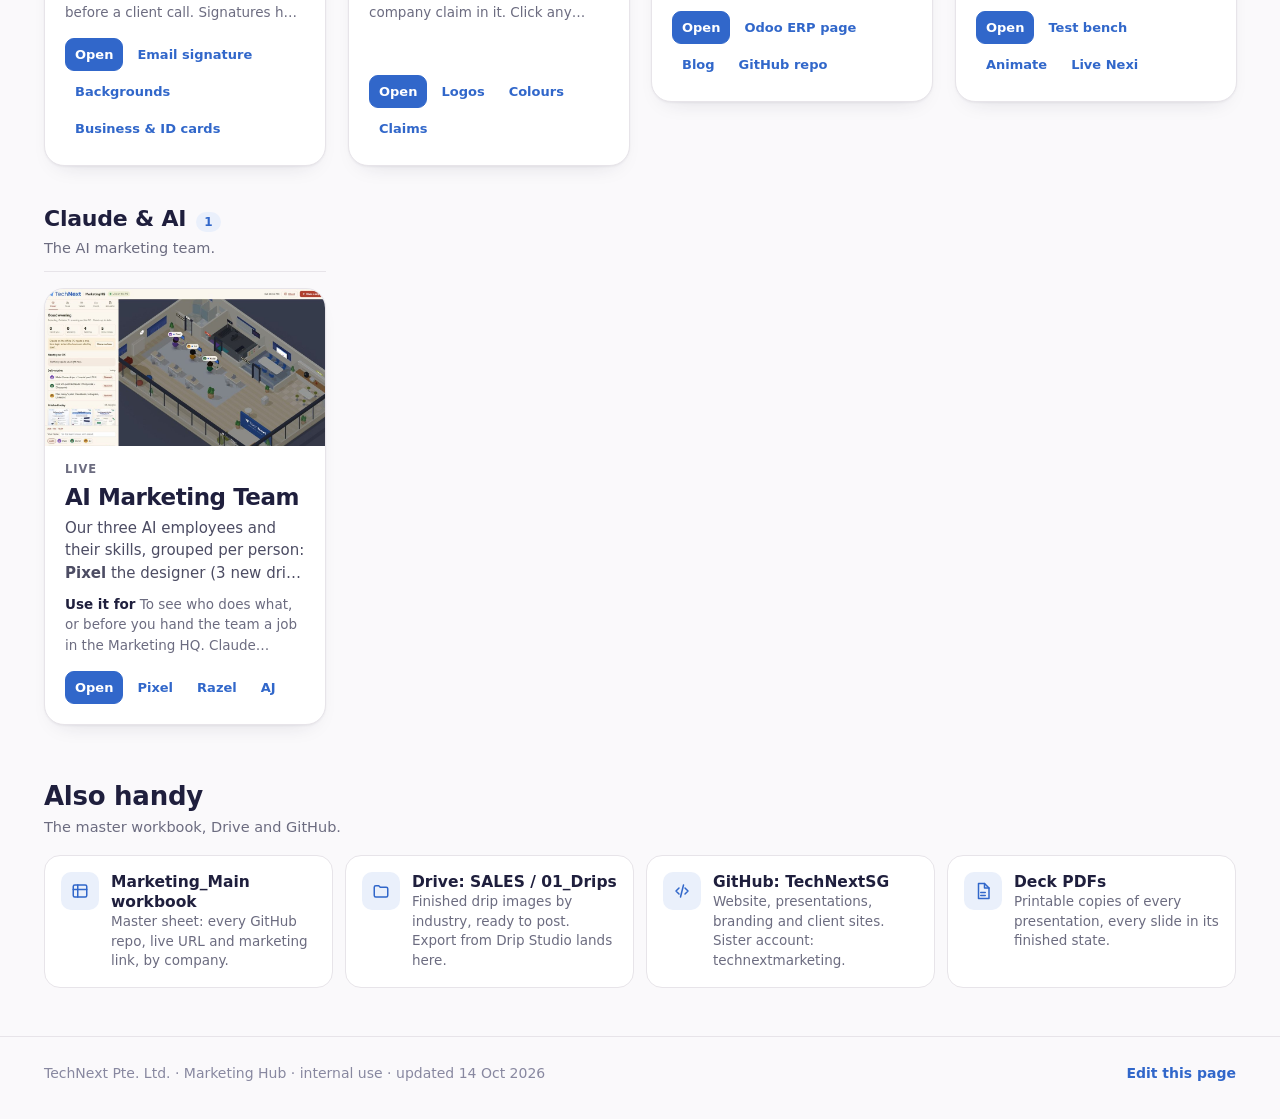
==== commit 34be2258: "Hub: Scheduling Plans card points to All / TechNext / Isabelle calendars Co-Authored-By: Claude Opus" ====
--- a/index.html
+++ b/index.html
@@ -146,14 +146,13 @@
     cat:'social',
     img:'assets/img/scheduling.jpg',
     badges:[{k:'live',t:'Live'}],
-    desc:'Every client posting schedule in one launcher: the TechNext posting schedule (social posts, Nexi Explains, TikTok, holiday posts and paid ads) and Isabelle&rsquo;s YouTube and image posting schedules for BHD Asia and HummingBeing.',
-    use:'Before you post or queue anything in Buffer. Open a schedule and tap any day for its times and copy-ready captions.',
-    tags:['schedule','scheduling','calendar','posting plan','buffer','social media','captions','nexi explains','youtube','tiktok','isabelle','bhd asia','hummingbeing','shorts','reposts'],
-    links:[
-      {label:'Open schedules',href:'https://technextmarketing.github.io/technext-plans/all-schedules.html'},
+    desc:'One calendar app for every client schedule: All schedules together, TechNext on its own (social posts, Nexi Explains, TikTok, holiday posts, paid ads), and Isabelle (videos + HummingBeing event images). Month, week and list views with filters.',
+    use:'Before you post or queue anything in Buffer. Click any post for its times per platform and a copy-ready caption.',
+    tags:['schedule','scheduling','calendar','posting plan','buffer','social media','captions','nexi explains','youtube','tiktok','isabelle','bhd asia','hummingbeing','shorts','reposts','images'],
+    links:[
+      {label:'All schedules',href:'https://technextmarketing.github.io/technext-plans/all-schedules.html'},
       {label:'TechNext',href:'https://technextmarketing.github.io/technext-plans/schedule.html'},
-      {label:'Isabelle videos',href:'https://technextmarketing.github.io/isabelle-youtube-schedule/'},
-      {label:'Isabelle images',href:'https://technextmarketing.github.io/isabelle-youtube-schedule/images.html'}
+      {label:'Isabelle',href:'https://technextmarketing.github.io/isabelle-youtube-schedule/'}
     ]
   },
   {
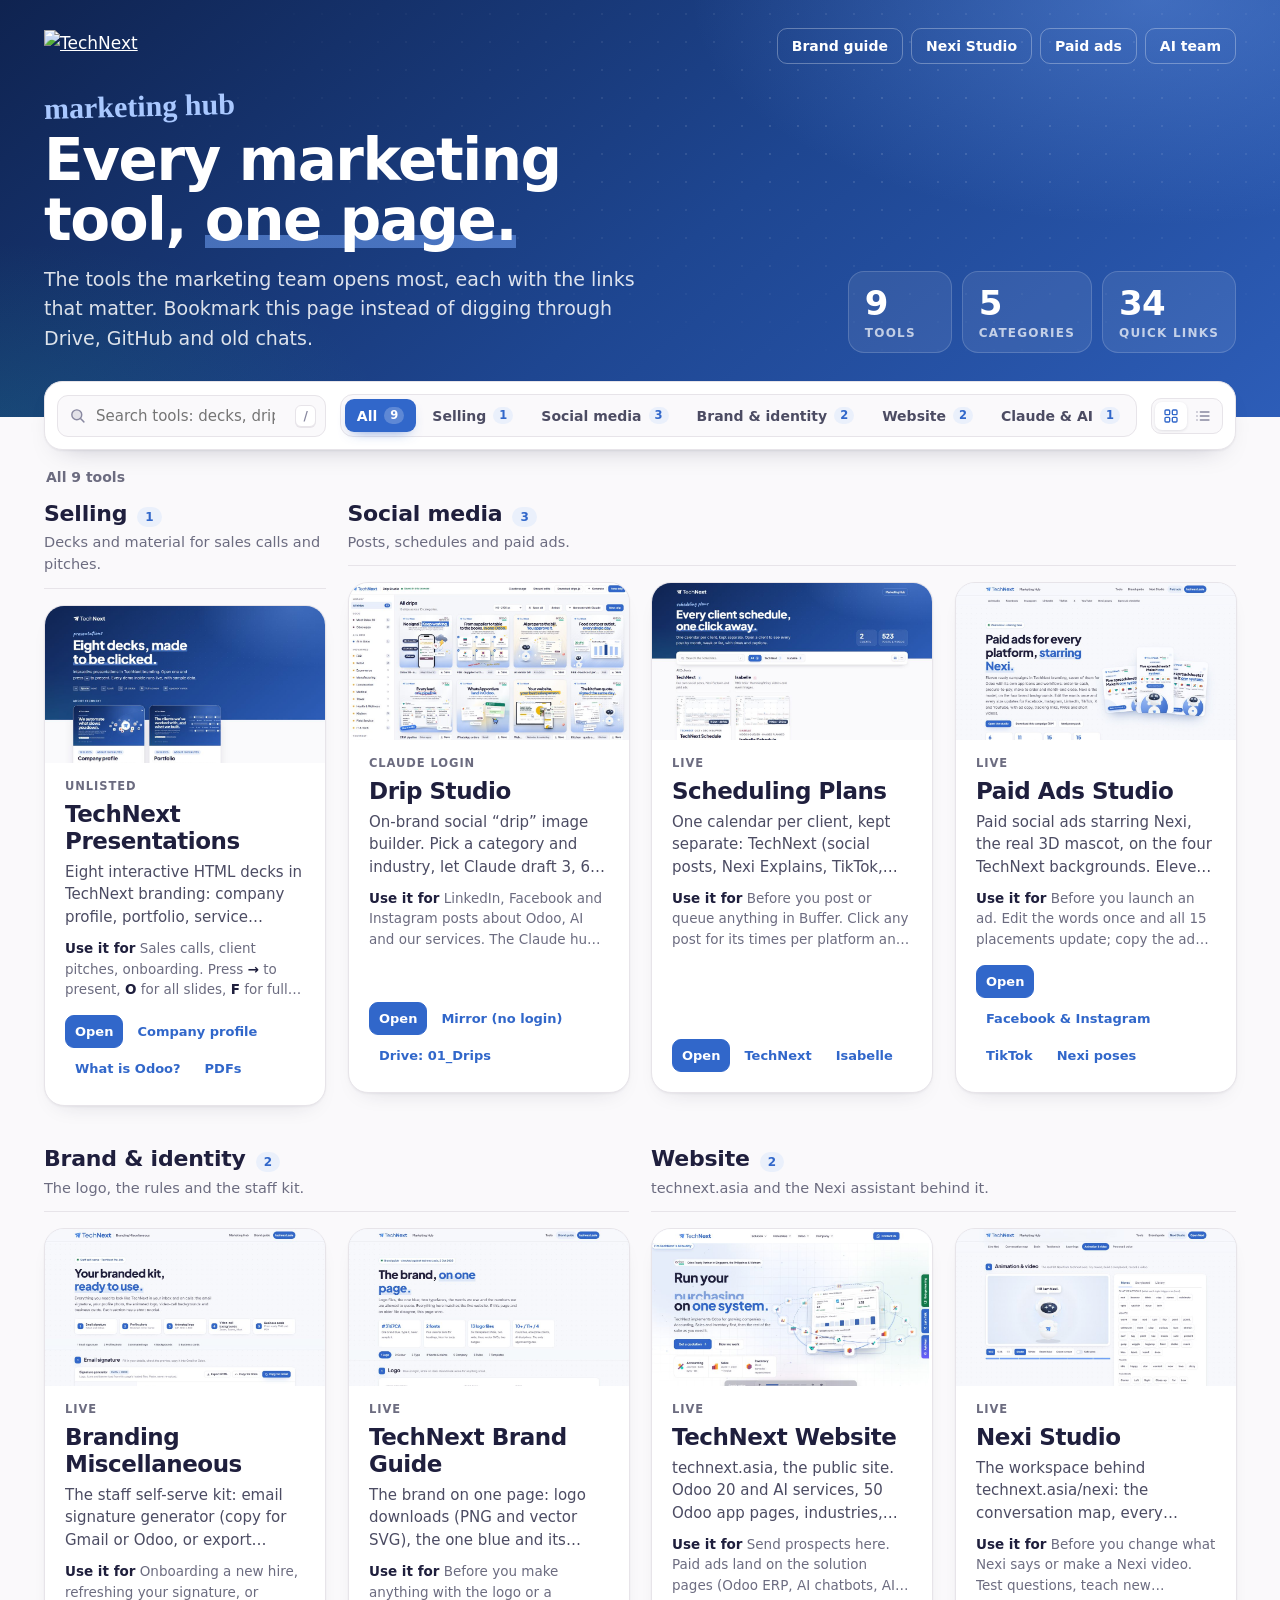
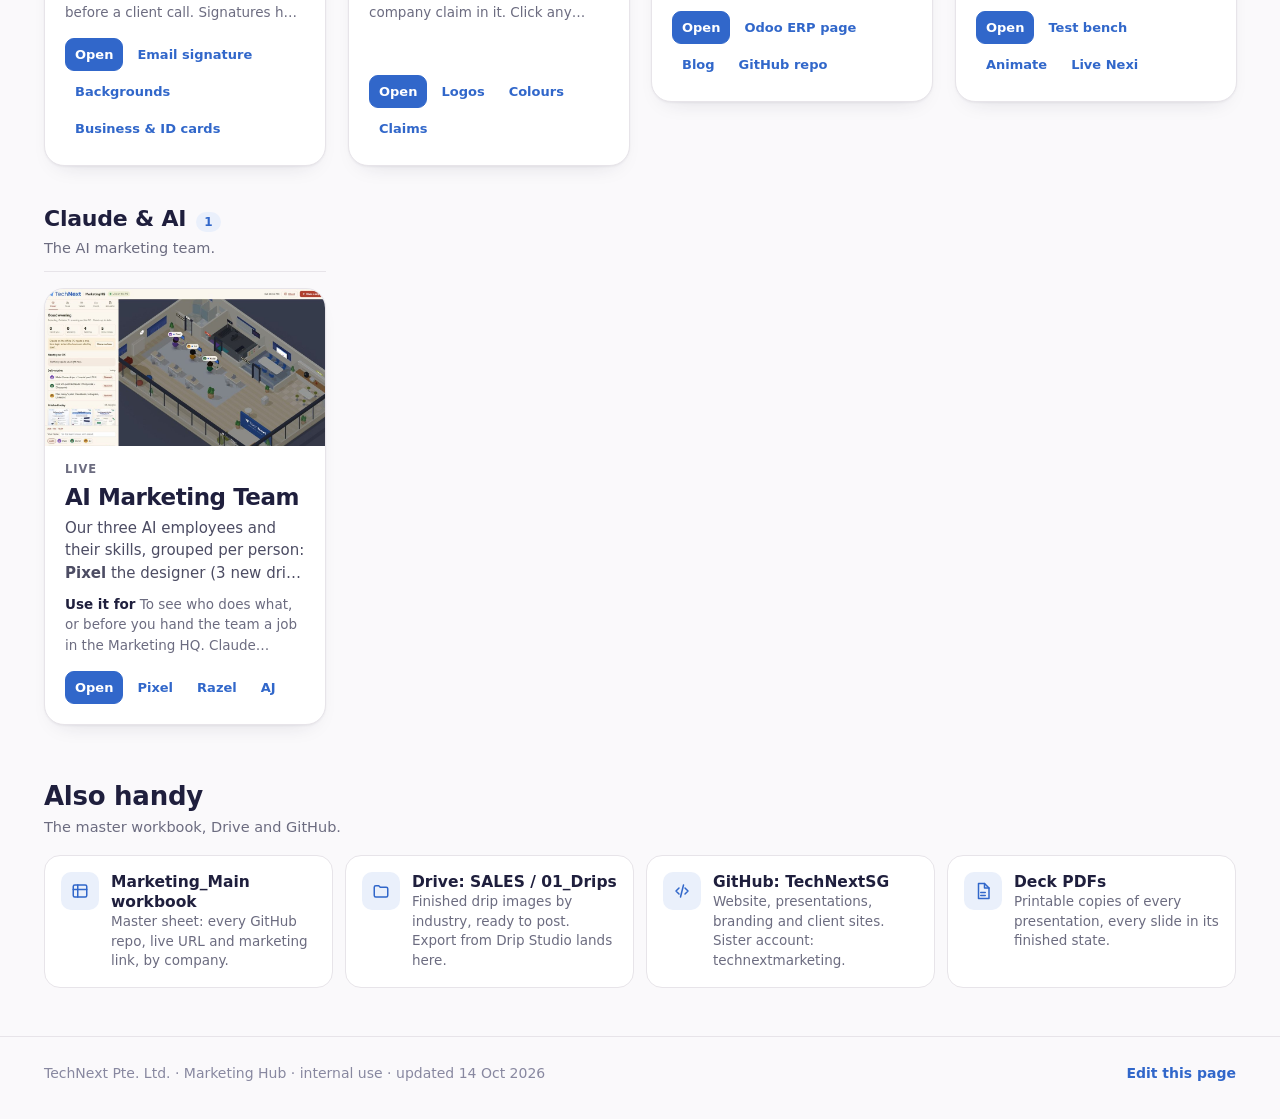
==== commit 3265ea8b: "Hub: Scheduling Plans card = client launcher, TechNext, Isabelle (isabelle-schedule repo) Co-Authore" ====
--- a/index.html
+++ b/index.html
@@ -146,13 +146,13 @@
     cat:'social',
     img:'assets/img/scheduling.jpg',
     badges:[{k:'live',t:'Live'}],
-    desc:'One calendar app for every client schedule: All schedules together, TechNext on its own (social posts, Nexi Explains, TikTok, holiday posts, paid ads), and Isabelle (videos + HummingBeing event images). Month, week and list views with filters.',
+    desc:'One calendar per client, kept separate: TechNext (social posts, Nexi Explains, TikTok, holiday posts, paid ads) and Isabelle (videos and HummingBeing event images together). Month, week and list views with filters.',
     use:'Before you post or queue anything in Buffer. Click any post for its times per platform and a copy-ready caption.',
     tags:['schedule','scheduling','calendar','posting plan','buffer','social media','captions','nexi explains','youtube','tiktok','isabelle','bhd asia','hummingbeing','shorts','reposts','images'],
     links:[
-      {label:'All schedules',href:'https://technextmarketing.github.io/technext-plans/all-schedules.html'},
+      {label:'All clients',href:'https://technextmarketing.github.io/technext-plans/all-schedules.html'},
       {label:'TechNext',href:'https://technextmarketing.github.io/technext-plans/schedule.html'},
-      {label:'Isabelle',href:'https://technextmarketing.github.io/isabelle-youtube-schedule/'}
+      {label:'Isabelle',href:'https://technextmarketing.github.io/isabelle-schedule/'}
     ]
   },
   {
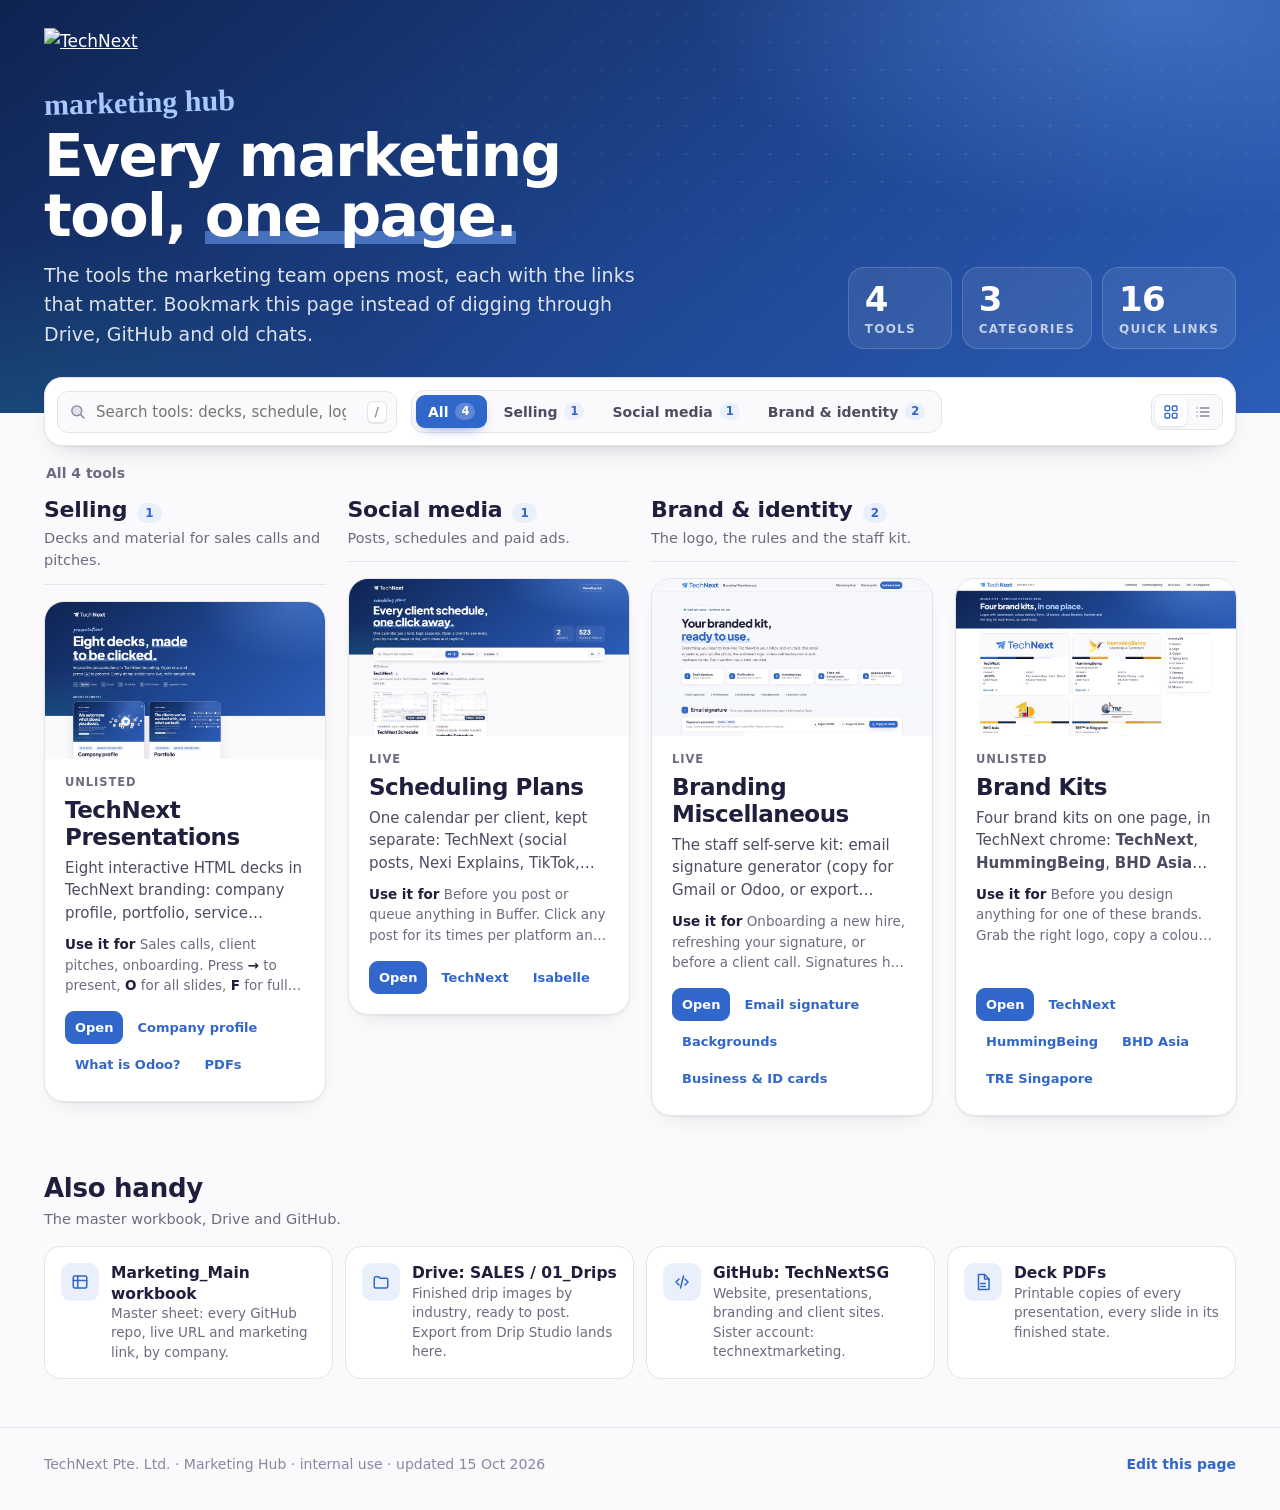
==== commit 138ae132: "Hub: drop 6 cards (Drip Studio, Paid Ads, Website, Nexi Studio, Brand Guide, AI Team); add Brand Kit" ====
--- a/index.html
+++ b/index.html
@@ -1,4 +1,4 @@
-<!doctype html>
+﻿<!doctype html>
 <html lang="en">
 <head>
 <meta charset="utf-8">
@@ -42,12 +42,6 @@
   <div class="ix-wrap">
     <div class="ix-top">
       <a class="ix-logo" href="https://technext.asia/" target="_blank" rel="noopener"><img src="https://technextsg.github.io/technext-presentations/assets/img/logo-horizontal-white.png" alt="TechNext" width="200" height="40"></a>
-      <nav aria-label="Hub pages">
-        <a class="ix-guide-link" href="branding.html">Brand guide</a>
-        <a class="ix-guide-link" href="nexi-studio.html">Nexi Studio</a>
-        <a class="ix-guide-link" href="paid-ads.html">Paid ads</a>
-        <a class="ix-guide-link" href="ai-team.html">AI team</a>
-      </nav>
     </div>
     <div class="ix-hero-row">
       <div>
@@ -56,8 +50,8 @@
         <p class="ix-lead">The tools the marketing team opens most, each with the links that matter. Bookmark this page instead of digging through Drive, GitHub and old chats.</p>
       </div>
       <dl class="ix-stats">
-        <div><dt>tools</dt><dd data-n-tools>9</dd></div>
-        <div><dt>categories</dt><dd>5</dd></div>
+        <div><dt>tools</dt><dd data-n-tools>4</dd></div>
+        <div><dt>categories</dt><dd>3</dd></div>
         <div><dt>quick links</dt><dd data-n-links>0</dd></div>
       </dl>
     </div>
@@ -67,7 +61,7 @@
 <main class="ix-wrap">
   <div class="ix-bar" role="search" aria-label="Find a tool">
     <div class="ix-bar-1">
-      <label class="ix-q"><svg class="ic" viewBox="0 0 24 24" fill="none" stroke="currentColor" stroke-width="2" stroke-linecap="round" stroke-linejoin="round" aria-hidden="true"><circle cx="11" cy="11" r="7" fill="currentColor" fill-opacity=".2" stroke="none"/><circle cx="11" cy="11" r="7"/><path d="m21 21-4.35-4.35"/></svg><input id="q" type="search" placeholder="Search tools: decks, drips, ads, logo, schedule&hellip;" aria-label="Search the tools"><kbd>/</kbd></label>
+      <label class="ix-q"><svg class="ic" viewBox="0 0 24 24" fill="none" stroke="currentColor" stroke-width="2" stroke-linecap="round" stroke-linejoin="round" aria-hidden="true"><circle cx="11" cy="11" r="7" fill="currentColor" fill-opacity=".2" stroke="none"/><circle cx="11" cy="11" r="7"/><path d="m21 21-4.35-4.35"/></svg><input id="q" type="search" placeholder="Search tools: decks, schedule, logo, brand kit&hellip;" aria-label="Search the tools"><kbd>/</kbd></label>
       <div class="ix-tabs" role="group" aria-label="Category" id="tabs"></div>
       <div class="ix-end">
         <div class="ix-view" role="group" aria-label="View"><button type="button" data-view="grid" aria-pressed="true" aria-label="Grid"><svg class="ic" viewBox="0 0 24 24" fill="none" stroke="currentColor" stroke-width="2" stroke-linecap="round" stroke-linejoin="round" aria-hidden="true"><rect x="3" y="3" width="7" height="7" rx="1.5"/><rect x="14" y="3" width="7" height="7" rx="1.5"/><rect x="3" y="14" width="7" height="7" rx="1.5"/><rect x="14" y="14" width="7" height="7" rx="1.5"/></svg></button><button type="button" data-view="list" aria-pressed="false" aria-label="List"><svg class="ic" viewBox="0 0 24 24" fill="none" stroke="currentColor" stroke-width="2" stroke-linecap="round" stroke-linejoin="round" aria-hidden="true"><path d="M8 6h13M8 12h13M8 18h13M3 6h.01M3 12h.01M3 18h.01"/></svg></button></div>
@@ -103,7 +97,7 @@
 
 <footer class="ix-foot">
   <div class="ix-wrap">
-    <span>TechNext Pte. Ltd. &middot; Marketing Hub &middot; internal use &middot; updated 14 Oct 2026</span>
+    <span>TechNext Pte. Ltd. &middot; Marketing Hub &middot; internal use &middot; updated 15 Oct 2026</span>
     <a href="https://github.com/TechNextSG/technext-marketing-hub" target="_blank" rel="noopener">Edit this page</a>
   </div>
 </footer>
@@ -128,20 +122,6 @@
     ]
   },
   {
-    name:'Drip Studio',
-    cat:'social',
-    img:'assets/img/drip-studio.jpg',
-    badges:[{k:'login',t:'Claude login'}],
-    desc:'On-brand social &ldquo;drip&rdquo; image builder. Pick a category and industry, let Claude draft 3, 6 or 9 posts (headline, subline, caption, hashtags), keep the good ones, export PNGs at 1080 to 3240 px.',
-    use:'LinkedIn, Facebook and Instagram posts about Odoo, AI and our services. The Claude hub saves drafts for the whole team; the GitHub mirror works without login but saves only in your browser.',
-    tags:['social media','posts','images','linkedin','facebook','instagram','odoo','ai','canva','drips'],
-    links:[
-      {label:'Open Drip Studio',href:'https://claude.ai/artifact/F2LKF69gAzjvQx6nkWFeKM',title:'Claude hub: shared drafts, needs a claude.ai login'},
-      {label:'Mirror (no login)',href:'https://technextmarketing.github.io/technext-drip-studio/'},
-      {label:'Drive: 01_Drips',href:'https://drive.google.com/drive/folders/14NUVtiu5_Zp36k2rjZcyg-ptkOPfayK_'}
-    ]
-  },
-  {
     name:'Scheduling Plans',
     cat:'social',
     img:'assets/img/scheduling.jpg',
@@ -156,51 +136,6 @@
     ]
   },
   {
-    name:'Paid Ads Studio',
-    cat:'social',
-    img:'assets/img/paid-ads.jpg',
-    badges:[{k:'live',t:'Live'}],
-    desc:'Paid social ads starring Nexi, the real 3D mascot, on the four TechNext backgrounds. Eleven ready campaigns: seven for Odoo with the official app icons and animated workflows (order-to-cash, procure-to-pay, make to order, month-end close, Odoo 20 apps), plus AI chatbots, AI automation, websites and Why TechNext. Every size for Facebook, Instagram, LinkedIn, TikTok, X and YouTube.',
-    use:'Before you launch an ad. Edit the words once and all 15 placements update; copy the ad text with live character counts and the tracking link; download PNGs, an 8-second MP4 or the whole campaign as a ZIP. Also: the Nexi pose pack and a spec sheet.',
-    tags:['paid ads','ads','advertising','facebook ads','instagram ads','meta','linkedin ads','tiktok','x','twitter','youtube','reels','stories','creatives','utm','nexi','mascot','video','campaign','odoo apps','workflow','order to cash','procure to pay','manufacturing','accounting'],
-    links:[
-      {label:'Open Paid Ads Studio',href:'paid-ads.html'},
-      {label:'Facebook & Instagram',href:'paid-ads.html#facebook'},
-      {label:'TikTok',href:'paid-ads.html#tiktok'},
-      {label:'Nexi poses',href:'paid-ads.html#poses'}
-    ]
-  },
-  {
-    name:'TechNext Website',
-    cat:'web',
-    img:'assets/img/website.jpg',
-    badges:[{k:'live',t:'Live'}],
-    desc:'technext.asia, the public site. Odoo 20 and AI services, 50 Odoo app pages, industries, the Nexi hero and live demos. Every booking runs through the Odoo calendar modal.',
-    use:'Send prospects here. Paid ads land on the solution pages (Odoo ERP, AI chatbots, AI automation, websites); the old /lp/ ads page now redirects to the home page. Changes deploy from GitHub to Vercel in about a minute.',
-    tags:['website','technext.asia','landing page','ads','seo','blog','careers','odoo apps','vercel'],
-    links:[
-      {label:'Open technext.asia',href:'https://technext.asia/'},
-      {label:'Odoo ERP page',href:'https://technext.asia/solutions/odoo-erp'},
-      {label:'Blog',href:'https://technext.asia/blog'},
-      {label:'GitHub repo',href:'https://github.com/TechNextSG/TechNext-Website'}
-    ]
-  },
-  {
-    name:'Nexi Studio',
-    cat:'web',
-    img:'assets/img/nexi-studio.jpg',
-    badges:[{k:'live',t:'Live'}],
-    desc:'The workspace behind technext.asia/nexi: the conversation map, every answer Nexi knows, a test bench that answers exactly like the live robot, a learnings queue, and the real 3D Nexi to storyboard and record animations and videos.',
-    use:'Before you change what Nexi says or make a Nexi video. Test questions, teach new keywords and topics, copy the hand-off brief for the web team. Records WebM in Chrome or Edge; learnings save in your browser.',
-    tags:['nexi','chatbot','ai','robot','assistant','faq','answers','learnings','animation','video','storyboard','reels','3d','mascot'],
-    links:[
-      {label:'Open Nexi Studio',href:'nexi-studio.html'},
-      {label:'Test bench',href:'nexi-studio.html#bench'},
-      {label:'Animate',href:'nexi-studio.html#anim'},
-      {label:'Live Nexi',href:'https://technext.asia/nexi#full'}
-    ]
-  },
-  {
     name:'Branding Miscellaneous',
     cat:'brand',
     img:'assets/img/branding-misc.jpg',
@@ -216,33 +151,19 @@
     ]
   },
   {
-    name:'TechNext Brand Guide',
+    name:'Brand Kits',
     cat:'brand',
-    img:'assets/img/branding.jpg',
-    badges:[{k:'live',t:'Live'}],
-    desc:'The brand on one page: logo downloads (PNG and vector SVG), the one blue and its tints, the two typefaces, the tagline and boilerplate, approved figures and claims, legal entity details and document templates.',
-    use:'Before you make anything with the logo or a company claim in it. Click any colour to copy its hex, any boilerplate to copy the text.',
-    tags:['branding','logo','colours','fonts','typography','tagline','boilerplate','claims','uen','templates','letterhead','guide'],
-    links:[
-      {label:'Open brand guide',href:'branding.html'},
-      {label:'Logos',href:'branding.html#logo'},
-      {label:'Colours',href:'branding.html#colour'},
-      {label:'Claims',href:'branding.html#words'}
-    ]
-  },
-  {
-    name:'AI Marketing Team',
-    cat:'ai',
-    img:'assets/img/ai-team.jpg',
-    badges:[{k:'live',t:'Live'}],
-    desc:'Our three AI employees and their skills, grouped per person: <b>Pixel</b> the designer (3 new drips and a 3:4 social post every day), <b>Razel</b> the lead researcher (20 qualified Philippines and Singapore leads a day, straight to the sheet) and <b>AJ</b> the social media planner (one post a day for Facebook, Instagram and LinkedIn). Each has agentic AI skill levels, a daily routine and what they learn next.',
-    use:'To see who does what, or before you hand the team a job in the Marketing HQ. Claude updates their skills after every lesson and every Monday, and rebuilds this page.',
-    tags:['ai team','agents','ai employees','pixel','razel','aj','drips','leads','lead generation','social media','scheduling','captions','agentic ai','skills','marketing hq','automation'],
-    links:[
-      {label:'Open AI team',href:'ai-team.html'},
-      {label:'Pixel',href:'ai-team.html#pixel'},
-      {label:'Razel',href:'ai-team.html#razel'},
-      {label:'AJ',href:'ai-team.html#aj'}
+    img:'assets/img/brand-kits.jpg',
+    badges:[{k:'unlisted',t:'Unlisted'}],
+    desc:'Four brand kits on one page, in TechNext chrome: <b>TechNext</b>, <b>HummingBeing</b>, <b>BHD Asia</b> and <b>TRE&trade; in Singapore</b>. Each kit has the logo files with downloads, colour tokens with live contrast, fonts, UI tokens, imagery, formats, wording, do&rsquo;s and don&rsquo;ts, and the masters.',
+    use:'Before you design anything for one of these brands. Grab the right logo, copy a colour or check which fonts and words the brand uses.',
+    tags:['brand kits','brand kit','branding','logo','colours','fonts','typography','tokens','technext','hummingbeing','bhd asia','tre','singapore','isabelle','clients'],
+    links:[
+      {label:'Open brand kits',href:'https://technextsg.github.io/brand-presentations/?v=5'},
+      {label:'TechNext',href:'https://technextsg.github.io/brand-presentations/technext.html'},
+      {label:'HummingBeing',href:'https://technextsg.github.io/brand-presentations/hummingbeing.html'},
+      {label:'BHD Asia',href:'https://technextsg.github.io/brand-presentations/bhdasia.html'},
+      {label:'TRE Singapore',href:'https://technextsg.github.io/brand-presentations/tre-singapore.html'}
     ]
   }
 ];
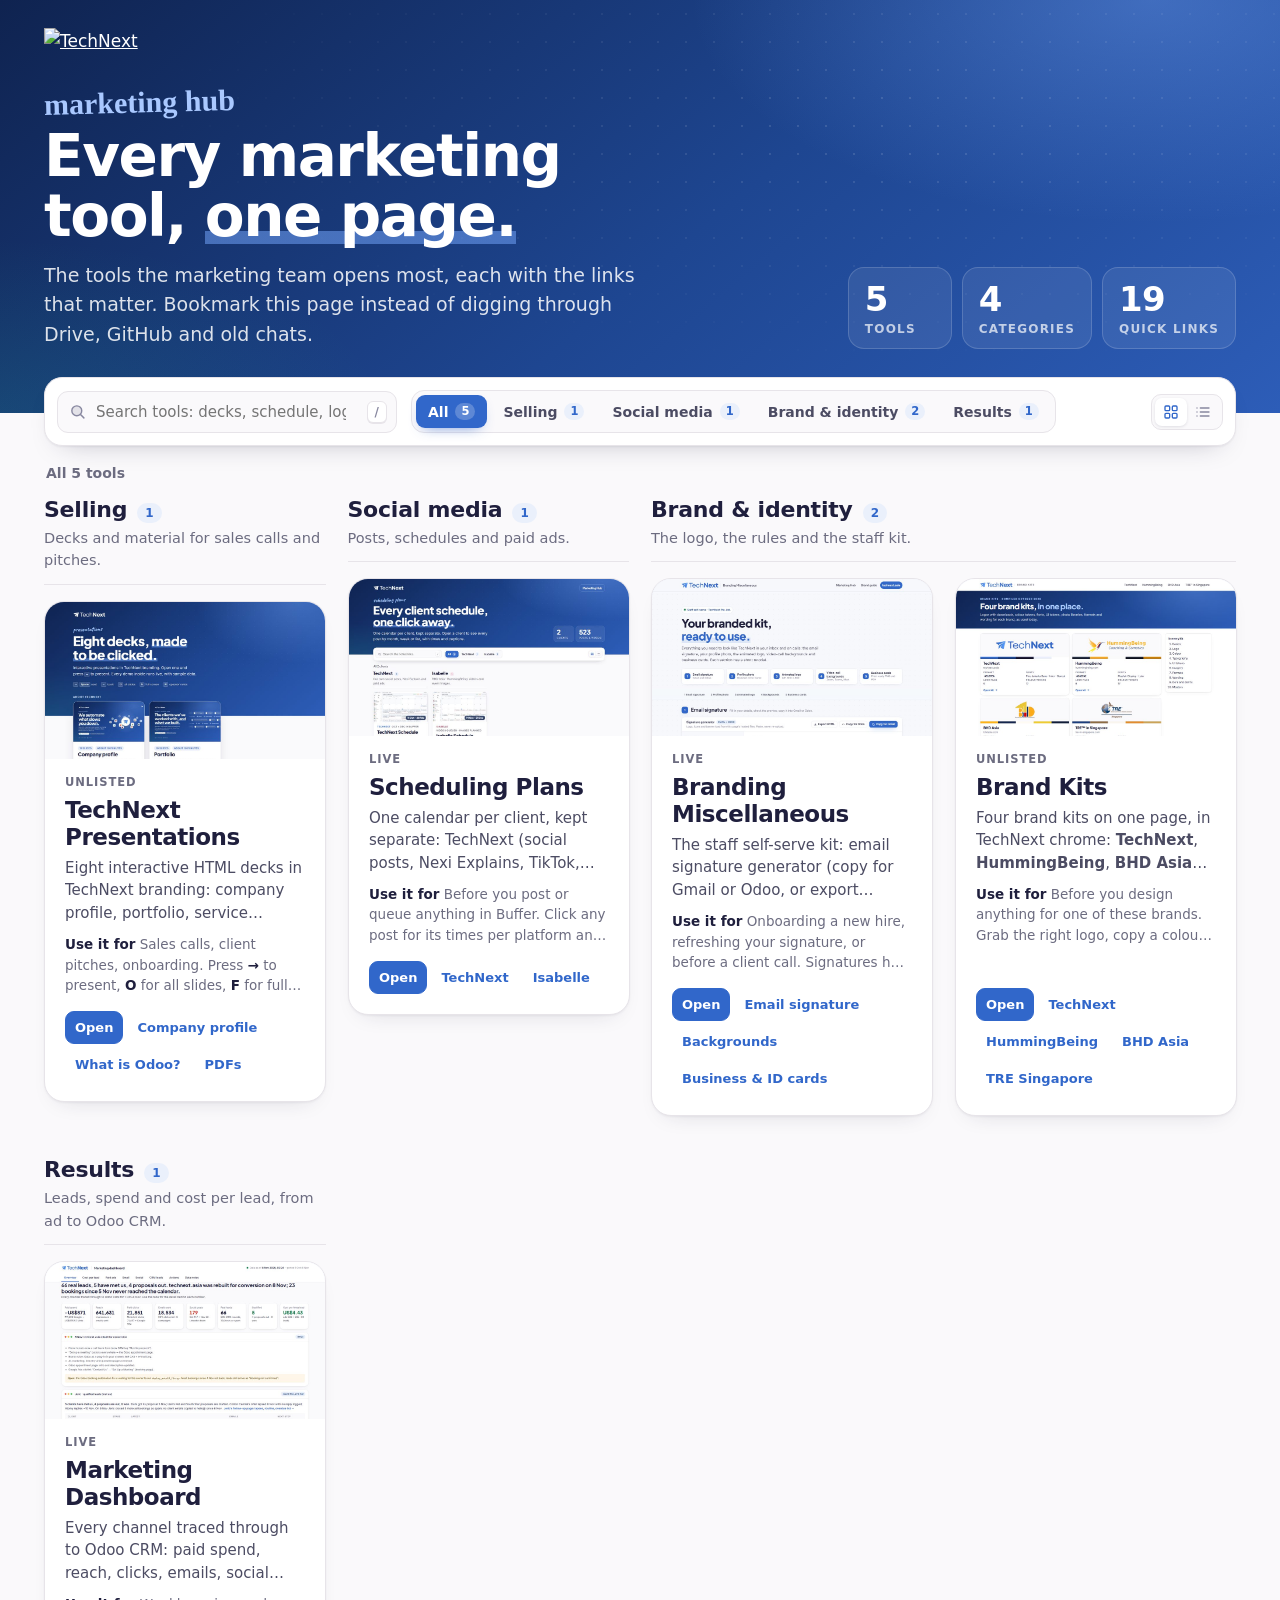
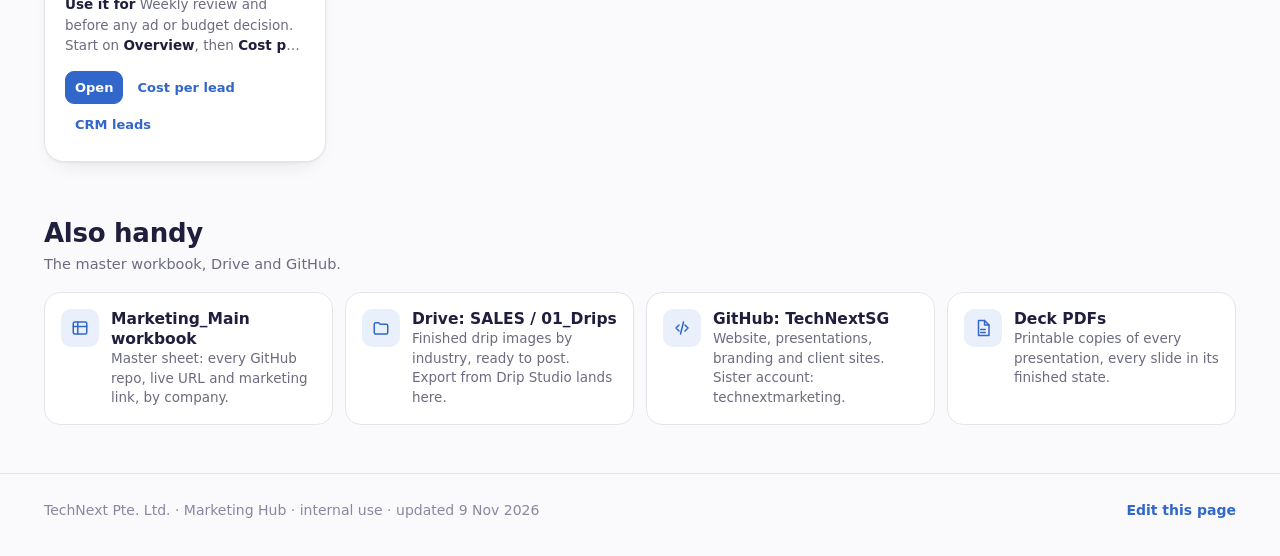
==== commit 639e205c: "Hub: add Marketing Dashboard card (new Results group) Co-Authored-By: Claude Opus 5.5 <noreply@anthr" ====
--- a/index.html
+++ b/index.html
@@ -1,4 +1,4 @@
-﻿<!doctype html>
+<!doctype html>
 <html lang="en">
 <head>
 <meta charset="utf-8">
@@ -51,7 +51,7 @@
       </div>
       <dl class="ix-stats">
         <div><dt>tools</dt><dd data-n-tools>4</dd></div>
-        <div><dt>categories</dt><dd>3</dd></div>
+        <div><dt>categories</dt><dd>4</dd></div>
         <div><dt>quick links</dt><dd data-n-links>0</dd></div>
       </dl>
     </div>
@@ -97,15 +97,29 @@
 
 <footer class="ix-foot">
   <div class="ix-wrap">
-    <span>TechNext Pte. Ltd. &middot; Marketing Hub &middot; internal use &middot; updated 15 Oct 2026</span>
+    <span>TechNext Pte. Ltd. &middot; Marketing Hub &middot; internal use &middot; updated 9 Nov 2026</span>
     <a href="https://github.com/TechNextSG/technext-marketing-hub" target="_blank" rel="noopener">Edit this page</a>
   </div>
 </footer>
 
 <script>
 /* One edit point: add a tool here and its card appears in its category group. The first link is the primary button.
-   badges: k = live | unlisted | login. cat = sell | social | brand | web | ai. */
+   badges: k = live | unlisted | login. cat = sell | social | brand | web | ai | data. */
 window.APPS=[
+  {
+    name:'Marketing Dashboard',
+    cat:'data',
+    img:'assets/img/dashboard.jpg',
+    badges:[{k:'live',t:'Live'}],
+    desc:'Every channel traced through to Odoo CRM: paid spend, reach, clicks, emails, social posts, real leads, qualified clients and cost per lead. Tabs for paid ads, email, social, CRM leads, actions and data notes.',
+    use:'Weekly review and before any ad or budget decision. Start on <b>Overview</b>, then <b>Cost per lead</b> for spend vs real leads.',
+    tags:['dashboard','analytics','report','funnel','leads','crm','odoo','cost per lead','cpl','meta ads','google ads','brevo','email','social','kpi','results'],
+    links:[
+      {label:'Open dashboard',href:'https://technextsg.github.io/technext-marketing-dashboard/#overview'},
+      {label:'Cost per lead',href:'https://technextsg.github.io/technext-marketing-dashboard/#cpl'},
+      {label:'CRM leads',href:'https://technextsg.github.io/technext-marketing-dashboard/#crm'}
+    ]
+  },
   {
     name:'TechNext Presentations',
     cat:'sell',
@@ -170,7 +184,7 @@
 </script>
 <script>
 (function(){
-  var GROUPS=[["sell","Selling","Decks and material for sales calls and pitches."],["social","Social media","Posts, schedules and paid ads."],["brand","Brand & identity","The logo, the rules and the staff kit."],["web","Website","technext.asia and the Nexi assistant behind it."],["ai","Claude & AI","The AI marketing team."]];
+  var GROUPS=[["sell","Selling","Decks and material for sales calls and pitches."],["social","Social media","Posts, schedules and paid ads."],["brand","Brand & identity","The logo, the rules and the staff kit."],["web","Website","technext.asia and the Nexi assistant behind it."],["ai","Claude & AI","The AI marketing team."],["data","Results","Leads, spend and cost per lead, from ad to Odoo CRM."]];
   var BC={live:"#137A4A",unlisted:"#B45309",login:"#3167CA"};
   function esc(s){return String(s==null?"":s).replace(/[&<>"]/g,function(c){return{"&":"&amp;","<":"&lt;",">":"&gt;",'"':"&quot;"}[c]})}
   function ext(h){return /^https?:/.test(h)?' target="_blank" rel="noopener"':''}
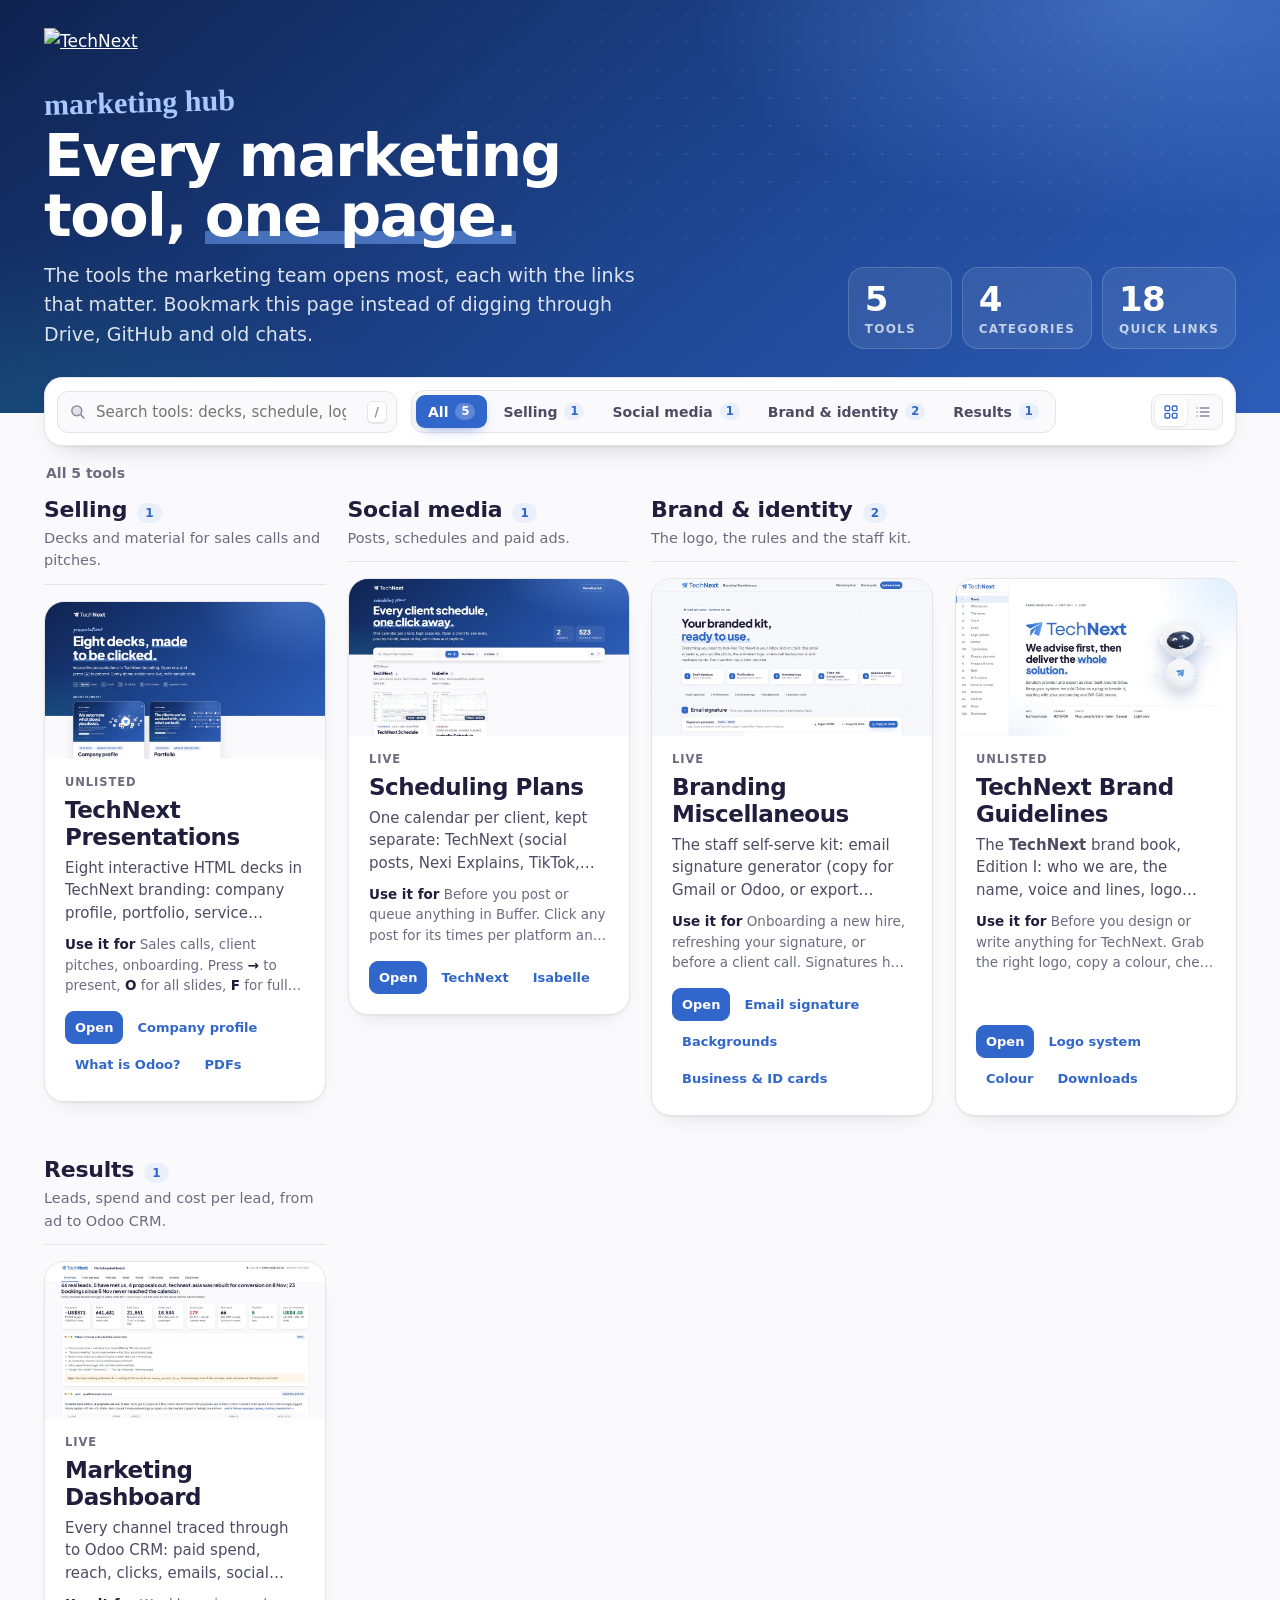
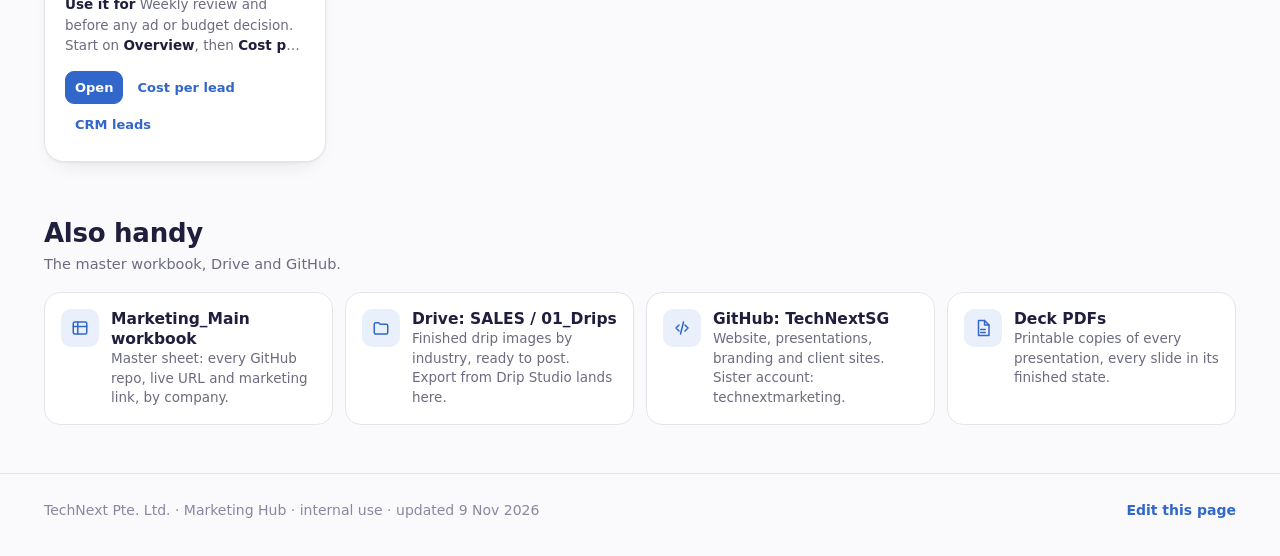
==== commit 7cb65e71: "Hub: Brand Kits card -> TechNext Brand Guidelines only Co-Authored-By: Claude Opus 5.5 <noreply@anth" ====
--- a/index.html
+++ b/index.html
@@ -165,19 +165,18 @@
     ]
   },
   {
-    name:'Brand Kits',
+    name:'TechNext Brand Guidelines',
     cat:'brand',
-    img:'assets/img/brand-kits.jpg',
+    img:'assets/img/brand-kits.jpg?v=6',
     badges:[{k:'unlisted',t:'Unlisted'}],
-    desc:'Four brand kits on one page, in TechNext chrome: <b>TechNext</b>, <b>HummingBeing</b>, <b>BHD Asia</b> and <b>TRE&trade; in Singapore</b>. Each kit has the logo files with downloads, colour tokens with live contrast, fonts, UI tokens, imagery, formats, wording, do&rsquo;s and don&rsquo;ts, and the masters.',
-    use:'Before you design anything for one of these brands. Grab the right logo, copy a colour or check which fonts and words the brand uses.',
-    tags:['brand kits','brand kit','branding','logo','colours','fonts','typography','tokens','technext','hummingbeing','bhd asia','tre','singapore','isabelle','clients'],
-    links:[
-      {label:'Open brand kits',href:'https://technextsg.github.io/brand-presentations/?v=5'},
-      {label:'TechNext',href:'https://technextsg.github.io/brand-presentations/technext.html'},
-      {label:'HummingBeing',href:'https://technextsg.github.io/brand-presentations/hummingbeing.html'},
-      {label:'BHD Asia',href:'https://technextsg.github.io/brand-presentations/bhdasia.html'},
-      {label:'TRE Singapore',href:'https://technextsg.github.io/brand-presentations/tre-singapore.html'}
+    desc:'The <b>TechNext</b> brand book, Edition I: who we are, the name, voice and lines, logo system, colour with live contrast, typography, graphic elements, imagery, Nexi, UI and motion, social formats, the website, the staff kit, the rules and every download.',
+    use:'Before you design or write anything for TechNext. Grab the right logo, copy a colour, check the fonts, the words and the rules.',
+    tags:['brand guidelines','brand book','brand kit','branding','logo','colours','fonts','typography','tokens','technext','nexi','rules'],
+    links:[
+      {label:'Open the brand guidelines',href:'https://technextsg.github.io/brand-presentations/brand/index.html'},
+      {label:'Logo system',href:'https://technextsg.github.io/brand-presentations/brand/index.html#logo'},
+      {label:'Colour',href:'https://technextsg.github.io/brand-presentations/brand/index.html#colour'},
+      {label:'Downloads',href:'https://technextsg.github.io/brand-presentations/brand/index.html#downloads'}
     ]
   }
 ];
